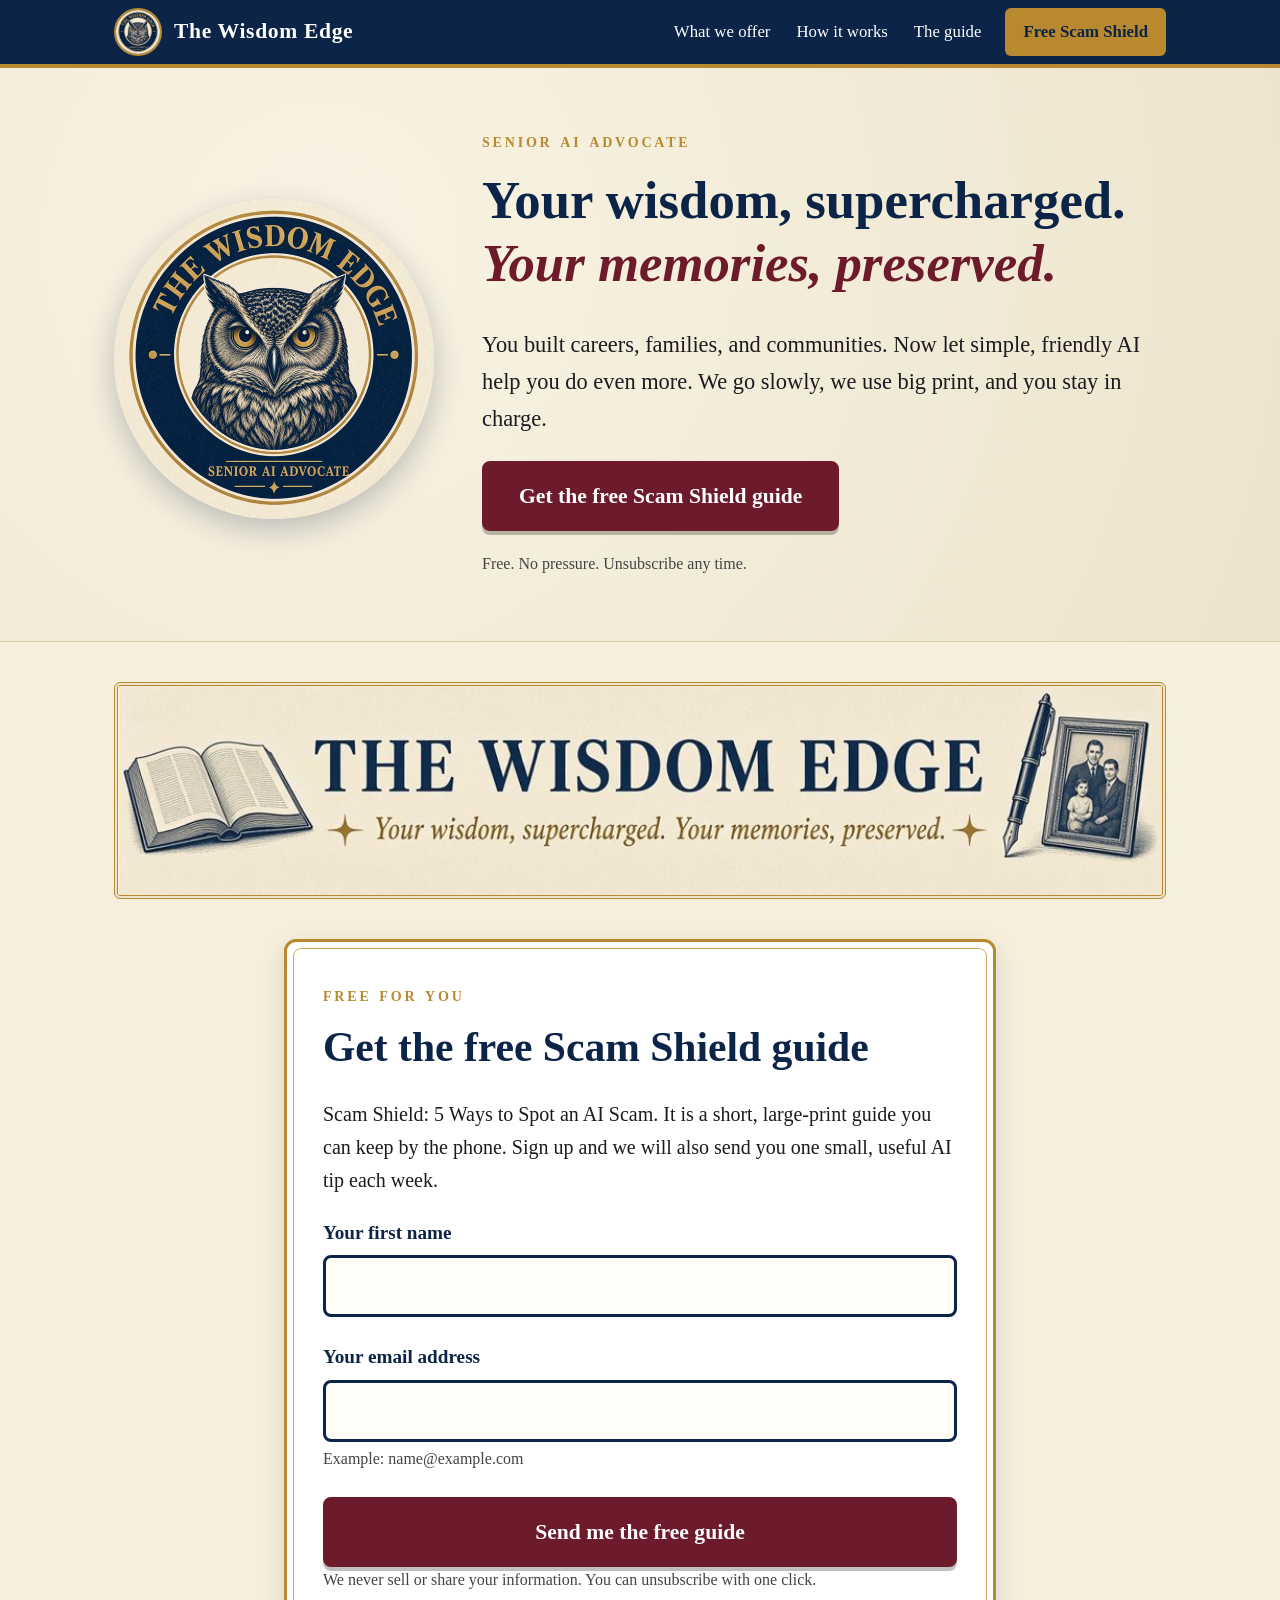
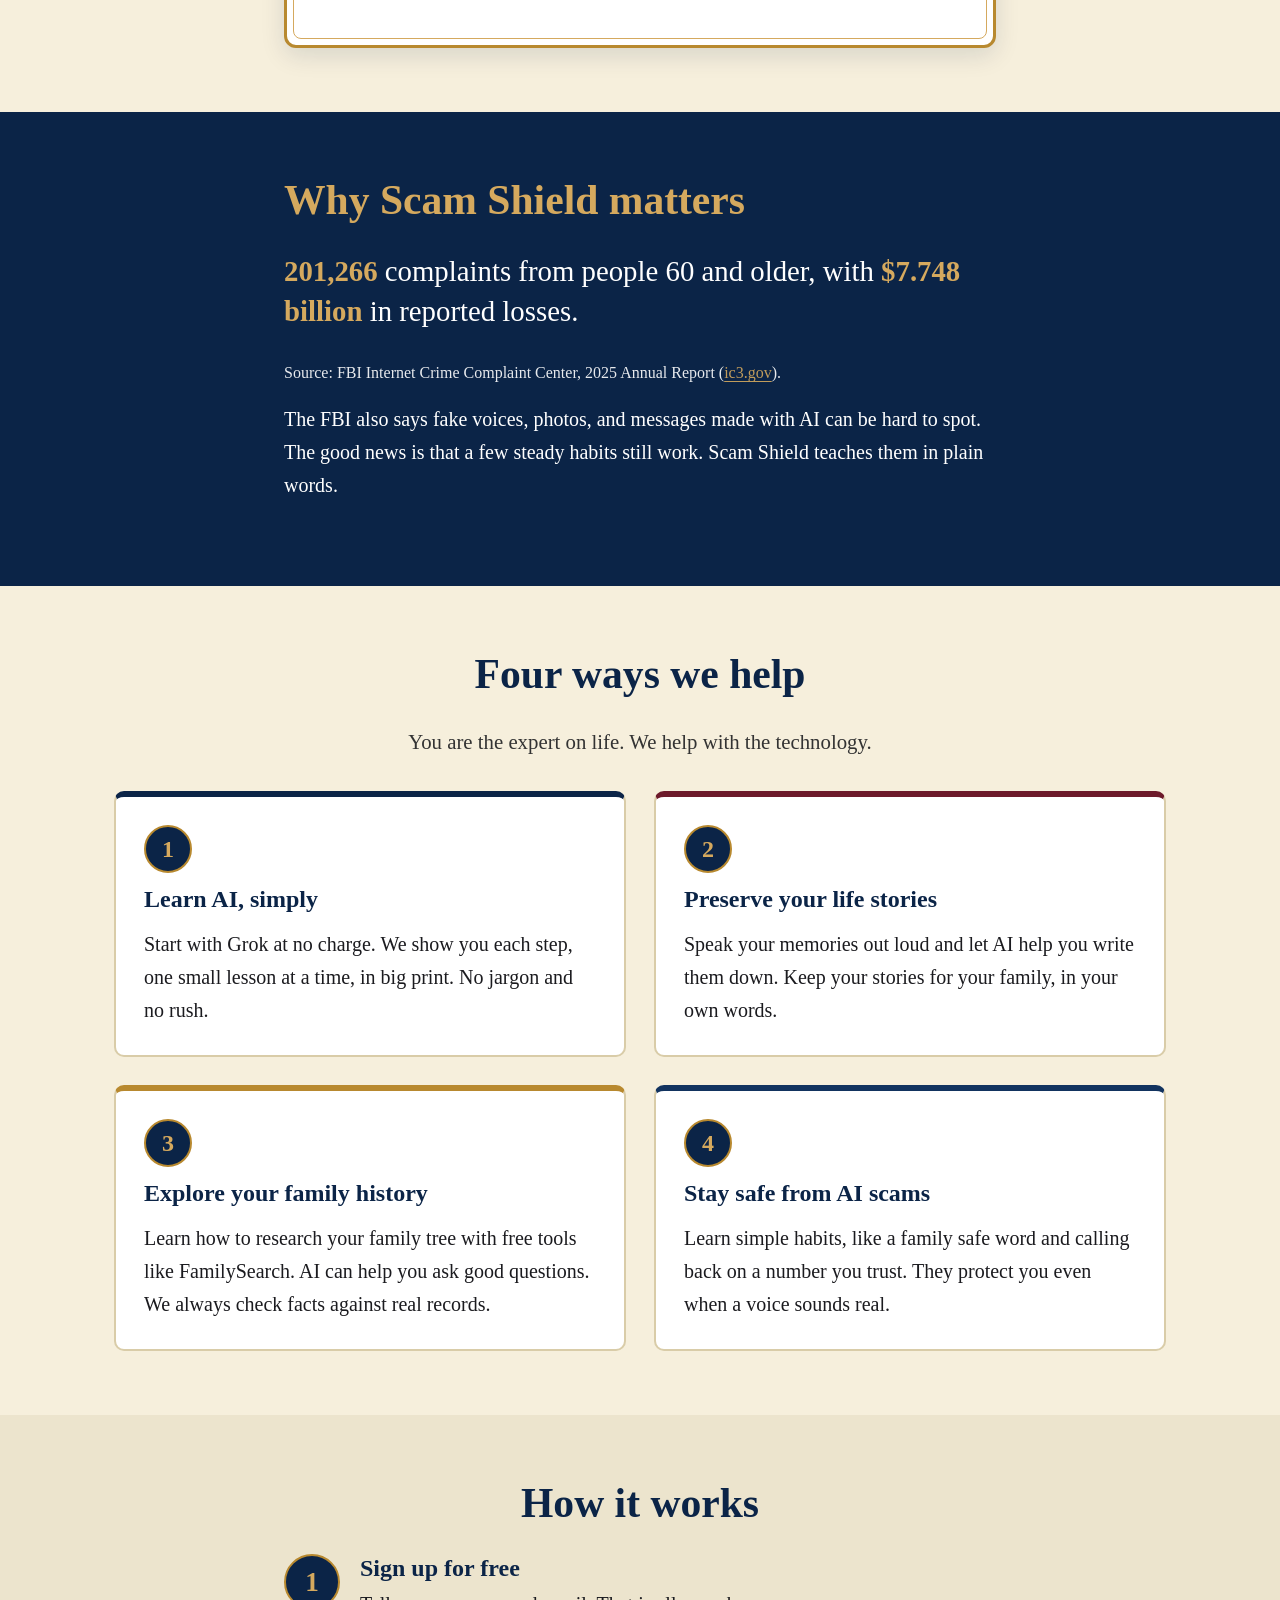
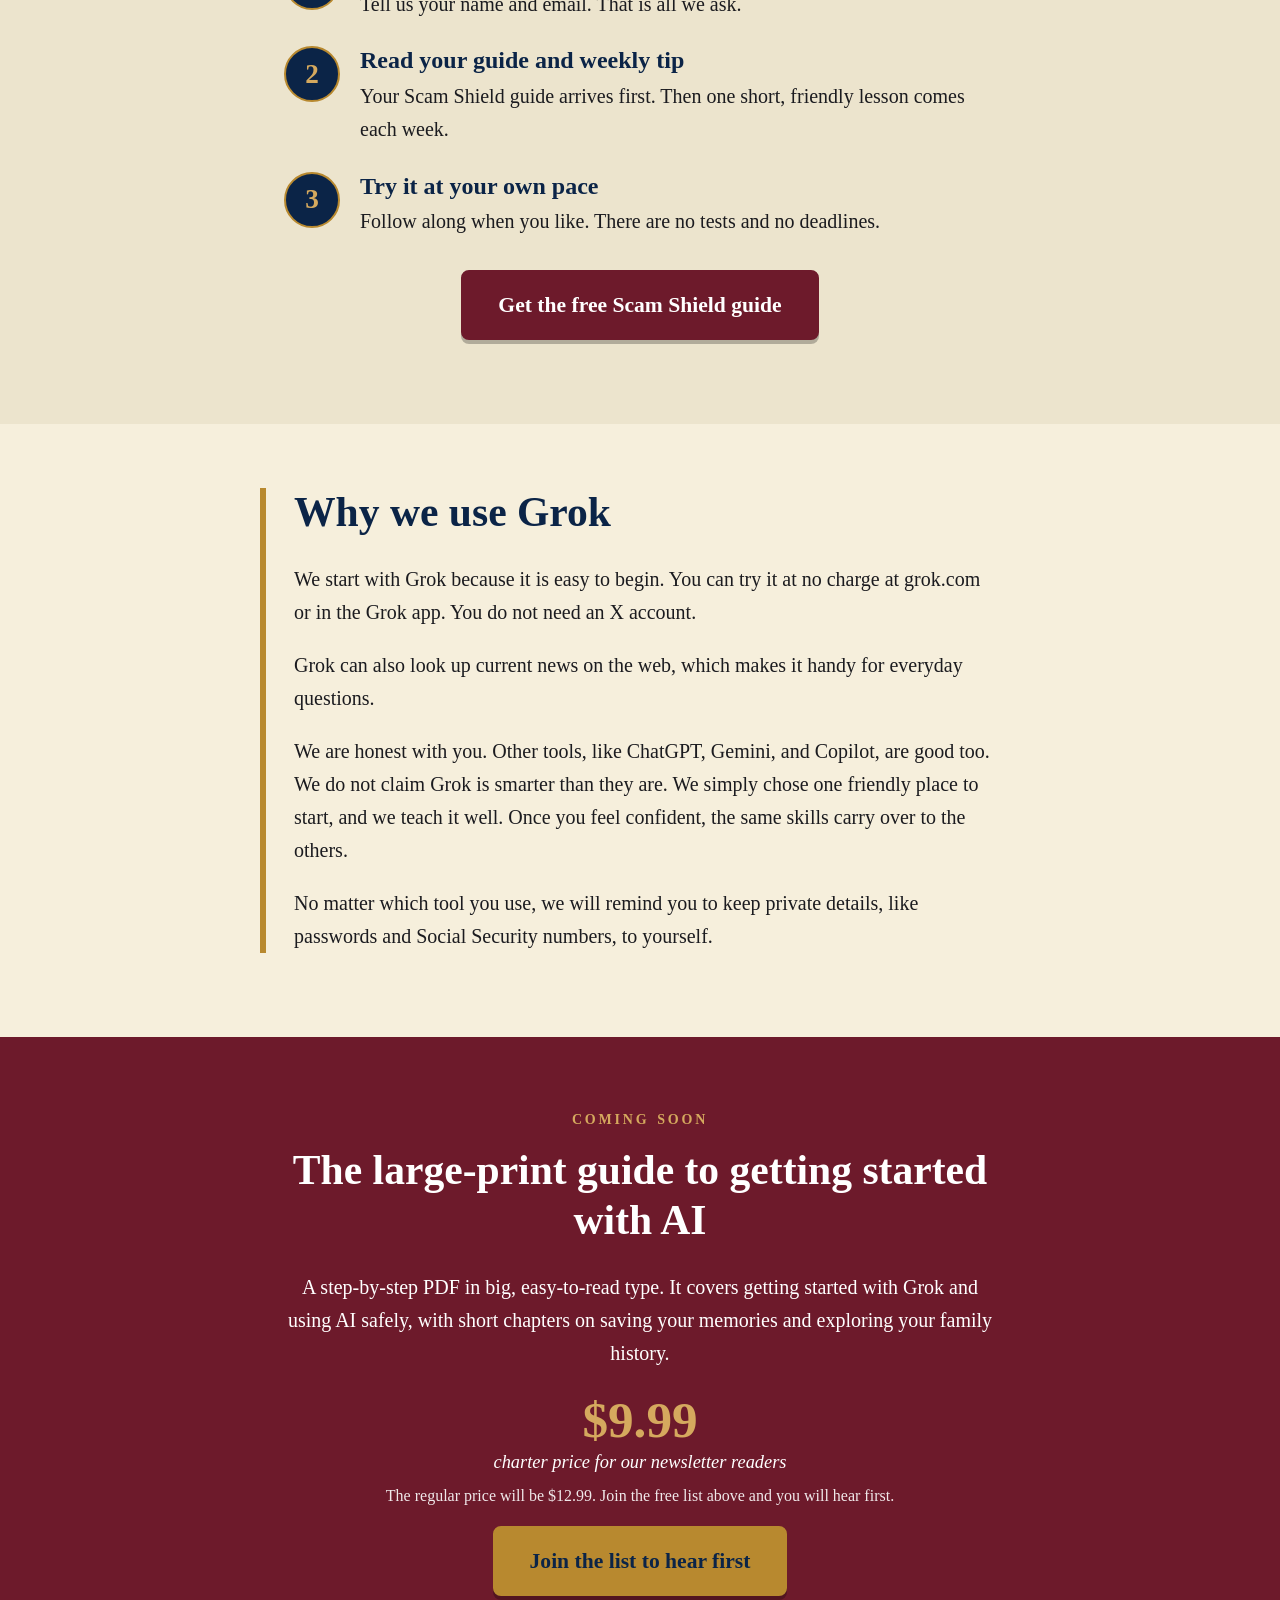
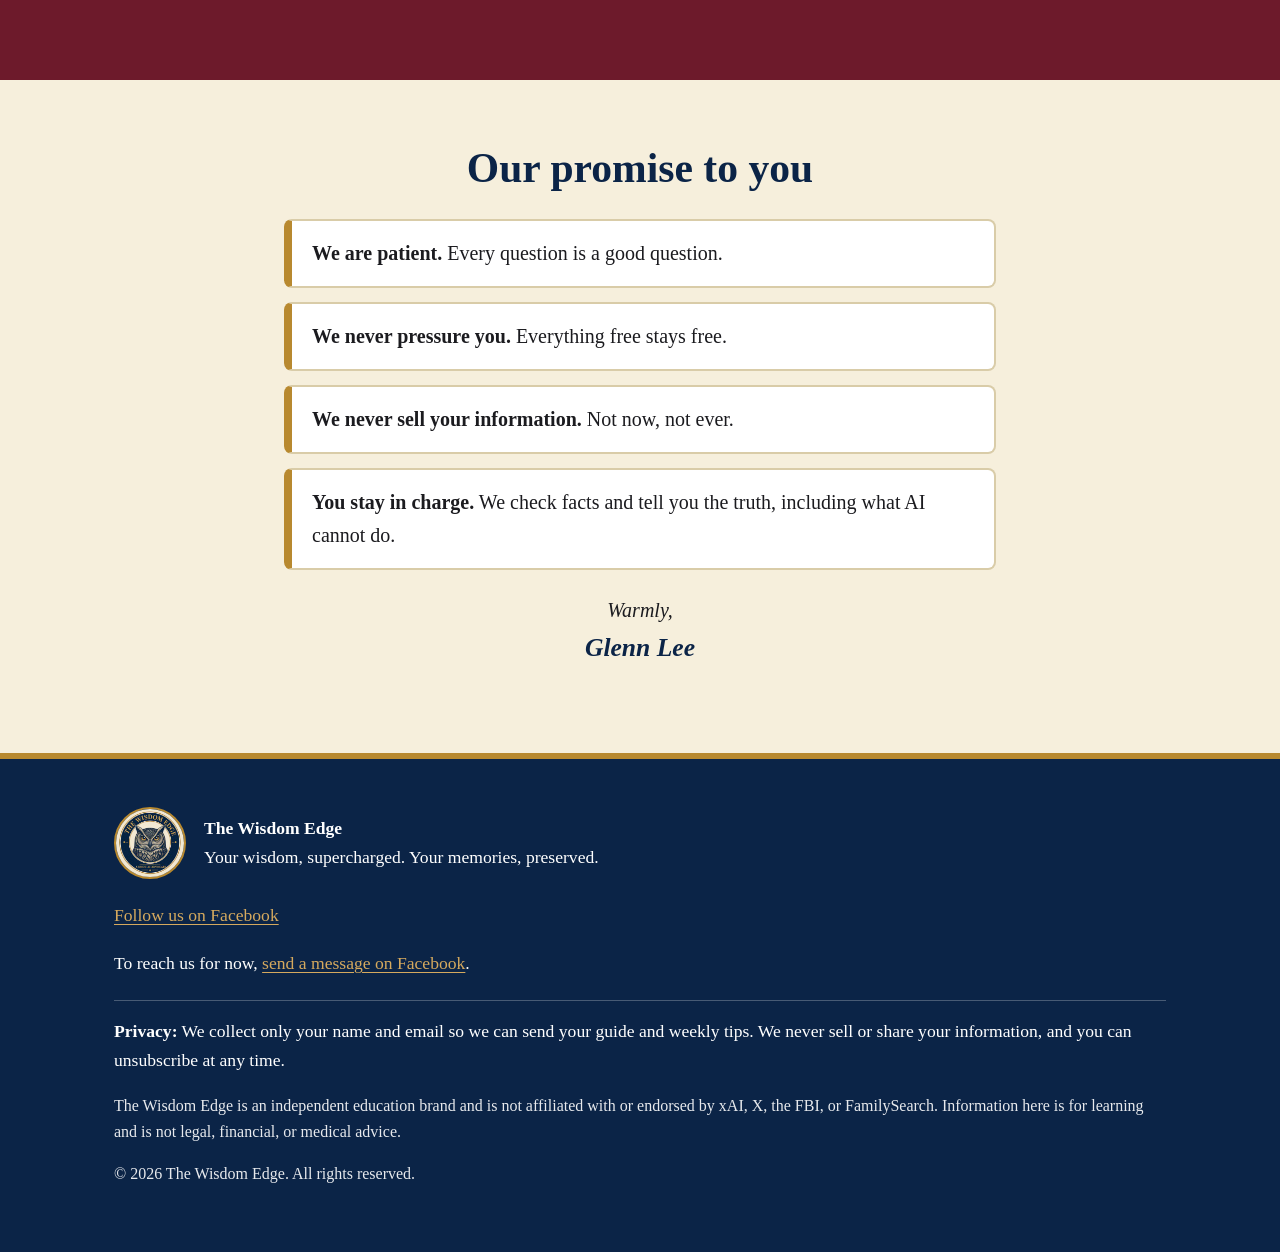
==== index.html @ 122c5812 "Note the pending public contact as support@thewisdomedge.com The footer still points people to Faceb" ====
<!DOCTYPE html>
<html lang="en">
<head>
<meta charset="utf-8">
<meta name="viewport" content="width=device-width, initial-scale=1">
<title>The Wisdom Edge | Your wisdom, supercharged. Your memories, preserved.</title>
<meta name="description" content="Friendly, large-print help with AI for adults 55 and older. Learn at your own pace, save your life stories, explore your family history, and stay safe from scams. Get the free Scam Shield guide.">
<meta property="og:title" content="The Wisdom Edge: Your wisdom, supercharged. Your memories, preserved.">
<meta property="og:description" content="Patient, large-print AI help for adults 55 and older. Free Scam Shield guide and weekly tip.">
<meta property="og:image" content="assets/logo.jpg">
<meta name="theme-color" content="#0b2447">
<link rel="icon" href="favicon.png">
<link rel="stylesheet" href="style.css">
</head>
<body>
<a class="skip" href="#main">Skip to main content</a>

<header class="topbar">
  <div class="wrap topbar-in">
    <a class="brand" href="#top" aria-label="The Wisdom Edge, home">
      <img src="assets/logo-small.jpg" width="48" height="48" alt="">
      <span>The Wisdom Edge</span>
    </a>
    <nav aria-label="Main">
      <a href="#pillars">What we offer</a>
      <a href="#how">How it works</a>
      <a href="#guide">The guide</a>
      <a class="nav-cta" href="#signup">Free Scam Shield</a>
    </nav>
  </div>
</header>

<main id="main">

<!-- HERO -->
<section class="hero" id="top">
  <div class="wrap hero-in">
    <img class="hero-logo" src="assets/logo.jpg" width="320" height="320" alt="The Wisdom Edge badge: a wise owl inside a navy and gold ring, with the words Senior AI Advocate.">
    <div class="hero-text">
      <p class="eyebrow">Senior AI Advocate</p>
      <h1>Your wisdom, supercharged.<br><span>Your memories, preserved.</span></h1>
      <p class="lead">You built careers, families, and communities. Now let simple, friendly AI help you do even more. We go slowly, we use big print, and you stay in charge.</p>
      <p><a class="btn" href="#signup">Get the free Scam Shield guide</a></p>
      <p class="small">Free. No pressure. Unsubscribe any time.</p>
    </div>
  </div>
</section>

<section class="banner" aria-label="Welcome">
  <div class="wrap">
    <img src="assets/cover.jpg" width="1000" height="200" alt="The Wisdom Edge banner with an open book, a fountain pen, and a framed family photograph.">
  </div>
</section>

<!-- SIGN UP -->
<section class="signup" id="signup" aria-labelledby="signup-h">
  <div class="wrap narrow">
    <div class="card">
      <p class="eyebrow">Free for you</p>
      <h2 id="signup-h">Get the free Scam Shield guide</h2>
      <p>Scam Shield: 5 Ways to Spot an AI Scam. It is a short, large-print guide you can keep by the phone. Sign up and we will also send you one small, useful AI tip each week.</p>

      <form id="signup-form" action="https://app.kit.com/forms/10195072/subscriptions" method="post" data-uid="cb7c9a6c5c" novalidate>
        <div class="field">
          <label for="name">Your first name</label>
          <input id="name" name="fields[first_name]" type="text" autocomplete="given-name" required>
        </div>
        <div class="field">
          <label for="email">Your email address</label>
          <input id="email" name="email_address" type="email" autocomplete="email" inputmode="email" required aria-describedby="email-hint">
          <p id="email-hint" class="hint">Example: name@example.com</p>
        </div>
        <p class="error" id="form-error" role="alert" hidden></p>
        <button class="btn btn-block" type="submit">Send me the free guide</button>
        <p class="small">We never sell or share your information. You can unsubscribe with one click.</p>
      </form>

      <div class="thanks" id="thanks" role="status" tabindex="-1" hidden>
        <h3>Thank you, <span id="thanks-name">friend</span>!</h3>
        <p>You&rsquo;re on the list. We&rsquo;ll email you as soon as the Scam Shield guide is ready.</p>
      </div>
    </div>
  </div>
</section>

<!-- WHY IT MATTERS (scam stat) -->
<section class="alert" aria-labelledby="alert-h">
  <div class="wrap narrow">
    <h2 id="alert-h">Why Scam Shield matters</h2>
    <p class="big-stat"><strong>201,266</strong> complaints from people 60 and older, with <strong>$7.748 billion</strong> in reported losses.</p>
    <p class="source">Source: FBI Internet Crime Complaint Center, 2025 Annual Report (<a href="https://www.ic3.gov/AnnualReport/Reports/2025_IC3Report.pdf">ic3.gov</a>).</p>
    <p>The FBI also says fake voices, photos, and messages made with AI can be hard to spot. The good news is that a few steady habits still work. Scam Shield teaches them in plain words.</p>
  </div>
</section>

<!-- PILLARS -->
<section class="pillars" id="pillars" aria-labelledby="pillars-h">
  <div class="wrap">
    <h2 id="pillars-h" class="center">Four ways we help</h2>
    <p class="center sub">You are the expert on life. We help with the technology.</p>
    <div class="grid">
      <article class="pillar">
        <div class="num" aria-hidden="true">1</div>
        <h3>Learn AI, simply</h3>
        <p>Start with Grok at no charge. We show you each step, one small lesson at a time, in big print. No jargon and no rush.</p>
      </article>
      <article class="pillar">
        <div class="num" aria-hidden="true">2</div>
        <h3>Preserve your life stories</h3>
        <p>Speak your memories out loud and let AI help you write them down. Keep your stories for your family, in your own words.</p>
      </article>
      <article class="pillar">
        <div class="num" aria-hidden="true">3</div>
        <h3>Explore your family history</h3>
        <p>Learn how to research your family tree with free tools like FamilySearch. AI can help you ask good questions. We always check facts against real records.</p>
      </article>
      <article class="pillar">
        <div class="num" aria-hidden="true">4</div>
        <h3>Stay safe from AI scams</h3>
        <p>Learn simple habits, like a family safe word and calling back on a number you trust. They protect you even when a voice sounds real.</p>
      </article>
    </div>
  </div>
</section>

<!-- HOW IT WORKS -->
<section class="how" id="how" aria-labelledby="how-h">
  <div class="wrap narrow">
    <h2 id="how-h" class="center">How it works</h2>
    <ol class="steps">
      <li><span class="step-n" aria-hidden="true">1</span><div><h3>Sign up for free</h3><p>Tell us your name and email. That is all we ask.</p></div></li>
      <li><span class="step-n" aria-hidden="true">2</span><div><h3>Read your guide and weekly tip</h3><p>Your Scam Shield guide arrives first. Then one short, friendly lesson comes each week.</p></div></li>
      <li><span class="step-n" aria-hidden="true">3</span><div><h3>Try it at your own pace</h3><p>Follow along when you like. There are no tests and no deadlines.</p></div></li>
    </ol>
    <p class="center"><a class="btn" href="#signup">Get the free Scam Shield guide</a></p>
  </div>
</section>

<!-- WHY GROK -->
<section class="grok" id="why-grok" aria-labelledby="grok-h">
  <div class="wrap narrow">
    <h2 id="grok-h">Why we use Grok</h2>
    <p>We start with Grok because it is easy to begin. You can try it at no charge at grok.com or in the Grok app. You do not need an X account.</p>
    <p>Grok can also look up current news on the web, which makes it handy for everyday questions.</p>
    <p>We are honest with you. Other tools, like ChatGPT, Gemini, and Copilot, are good too. We do not claim Grok is smarter than they are. We simply chose one friendly place to start, and we teach it well. Once you feel confident, the same skills carry over to the others.</p>
    <p>No matter which tool you use, we will remind you to keep private details, like passwords and Social Security numbers, to yourself.</p>
  </div>
</section>

<!-- GUIDE TEASER -->
<section class="guide" id="guide" aria-labelledby="guide-h">
  <div class="wrap narrow">
    <p class="eyebrow gold">Coming soon</p>
    <h2 id="guide-h">The large-print guide to getting started with AI</h2>
    <p>A step-by-step PDF in big, easy-to-read type. It covers getting started with Grok and using AI safely, with short chapters on saving your memories and exploring your family history.</p>
    <p class="price"><span class="price-now">$9.99</span> <span class="price-note">charter price for our newsletter readers</span></p>
    <p class="small light">The regular price will be $12.99. Join the free list above and you will hear first.</p>
    <p><a class="btn btn-gold" href="#signup">Join the list to hear first</a></p>
  </div>
</section>

<!-- PROMISE -->
<section class="promise" id="promise" aria-labelledby="promise-h">
  <div class="wrap narrow">
    <h2 id="promise-h" class="center">Our promise to you</h2>
    <ul class="promise-list">
      <li><strong>We are patient.</strong> Every question is a good question.</li>
      <li><strong>We never pressure you.</strong> Everything free stays free.</li>
      <li><strong>We never sell your information.</strong> Not now, not ever.</li>
      <li><strong>You stay in charge.</strong> We check facts and tell you the truth, including what AI cannot do.</li>
    </ul>
    <p class="signoff">Warmly,<br><span>Glenn Lee</span></p>
  </div>
</section>

</main>

<footer class="footer">
  <div class="wrap">
    <div class="foot-brand">
      <img src="assets/logo-small.jpg" width="72" height="72" alt="The Wisdom Edge badge">
      <p><strong>The Wisdom Edge</strong><br>Your wisdom, supercharged. Your memories, preserved.</p>
    </div>
    <ul class="foot-links">
      <li><a href="https://www.facebook.com/profile.php?id=61596207887084" rel="noopener">Follow us on Facebook</a></li>
      <!-- TODO: add support@thewisdomedge.com as the public contact once the mailbox is set up. Do not publish the Gmail address. -->
      <li>To reach us for now, <a href="https://www.facebook.com/profile.php?id=61596207887084" rel="noopener">send a message on Facebook</a>.</li>
    </ul>
    <p class="privacy"><strong>Privacy:</strong> We collect only your name and email so we can send your guide and weekly tips. We never sell or share your information, and you can unsubscribe at any time.</p>
    <p class="small light">The Wisdom Edge is an independent education brand and is not affiliated with or endorsed by xAI, X, the FBI, or FamilySearch. Information here is for learning and is not legal, financial, or medical advice.</p>
    <p class="small light">&copy; 2026 The Wisdom Edge. All rights reserved.</p>
  </div>
</footer>

<script>
(function () {
  var form = document.getElementById('signup-form');
  var err = document.getElementById('form-error');
  var thanks = document.getElementById('thanks');
  var nameInput = document.getElementById('name');
  var emailInput = document.getElementById('email');
  var button = form.querySelector('button[type="submit"]');
  var kitUrl = 'https://app.kit.com/forms/10195072/subscriptions';
  var friendlyError = 'Sorry, we could not sign you up just now. Please try again in a moment.';

  function showError(message, focusEl) {
    err.textContent = message;
    err.hidden = false;
    if (focusEl) focusEl.focus();
  }

  function showThanks(name) {
    err.hidden = true;
    document.getElementById('thanks-name').textContent = name || 'friend';
    form.hidden = true;
    thanks.hidden = false;
    thanks.focus();
  }

  form.addEventListener('submit', function (e) {
    e.preventDefault();
    var name = nameInput.value.trim();
    var email = emailInput.value.trim();
    if (!name || !/^\S+@\S+\.\S+$/.test(email)) {
      showError(!name ? 'Please type your first name.' : 'Please check your email address. It should look like name@example.com.', !name ? nameInput : emailInput);
      return;
    }

    err.hidden = true;
    if (button) button.disabled = true;

    function fallbackPost() {
      form.submit();
    }

    if (typeof fetch !== 'function') {
      fallbackPost();
      return;
    }

    fetch(kitUrl, {
      method: 'POST',
      body: new FormData(form),
      headers: { 'Accept': 'application/json' }
    }).then(function (res) {
      if (res.ok) {
        showThanks(name);
        return;
      }
      return res.json().then(function (body) {
        var msg = friendlyError;
        if (body) {
          if (typeof body.message === 'string' && body.message) msg = body.message;
          else if (body.errors) {
            if (typeof body.errors === 'string') msg = body.errors;
            else if (Array.isArray(body.errors) && body.errors[0]) msg = String(body.errors[0]);
          }
        }
        showError(msg, emailInput);
        if (button) button.disabled = false;
      }).catch(function () {
        showError(friendlyError, emailInput);
        if (button) button.disabled = false;
      });
    }).catch(function () {
      fallbackPost();
    });
  });
})();
</script>
</body>
</html>
---- style.css ----
:root{
  --cream:#f6efdc; --parch:#ece4cd; --navy:#0b2447; --navy2:#12335f; --burg:#6d1a2b; --gold:#b8892f; --gold-l:#d5a95e; --ink:#1b1b1f;
}
*{box-sizing:border-box}
html{scroll-behavior:smooth;-webkit-text-size-adjust:100%}
body{margin:0;background:var(--cream);color:var(--ink);font-family:Georgia,"Iowan Old Style","Palatino Linotype",Palatino,"Times New Roman",serif;font-size:1.25rem;line-height:1.65}
img{max-width:100%;height:auto;display:block}
.wrap{max-width:1100px;margin:0 auto;padding:0 24px}
.narrow{max-width:760px}
.center{text-align:center}
h1,h2,h3{font-family:Georgia,"Iowan Old Style",Palatino,serif;color:var(--navy);line-height:1.2;margin:0 0 .6em}
h1{font-size:clamp(2.1rem,5vw,3.3rem)}
h1 span{color:var(--burg);font-style:italic}
h2{font-size:clamp(1.9rem,4vw,2.6rem)}
h3{font-size:1.5rem}
p{margin:0 0 1em}
a{color:var(--burg);text-underline-offset:3px}
a:hover{color:var(--navy)}
:focus-visible{outline:4px solid var(--gold);outline-offset:3px;border-radius:4px}
.skip{position:absolute;left:-999px;top:8px;background:var(--navy);color:#fff;padding:12px 18px;z-index:100}
.skip:focus{left:8px}
.small{font-size:1rem;color:#444}
.light{color:inherit;opacity:.9}
.sub{font-size:1.3rem;margin-bottom:2rem;color:#333}
.eyebrow{font-variant:small-caps;letter-spacing:.14em;font-weight:bold;color:var(--gold);font-size:1.25rem;margin:0 0 .6em;text-transform:lowercase}
.eyebrow.gold{color:var(--gold-l)}

/* top bar */
.topbar{background:var(--navy);border-bottom:4px solid var(--gold);position:sticky;top:0;z-index:50}
.topbar-in{display:flex;align-items:center;justify-content:space-between;gap:16px;padding-top:8px;padding-bottom:8px;flex-wrap:wrap}
.brand{display:flex;align-items:center;gap:12px;color:#fff;text-decoration:none;font-size:1.35rem;font-weight:bold;letter-spacing:.03em}
.brand img{border-radius:50%;border:2px solid var(--gold)}
.topbar nav{display:flex;gap:6px 22px;align-items:center;flex-wrap:wrap}
.topbar nav a{color:#fff;text-decoration:none;font-size:1.05rem;padding:8px 2px}
.topbar nav a:hover{color:var(--gold-l);text-decoration:underline}
.topbar nav .nav-cta{background:var(--gold);color:var(--navy);padding:10px 18px;border-radius:6px;font-weight:bold}
.topbar nav .nav-cta:hover{background:var(--gold-l);color:var(--navy);text-decoration:none}

/* buttons */
.btn{display:inline-block;background:var(--burg);color:#fff;font:bold 1.35rem Georgia,serif;padding:18px 34px;border:3px solid var(--burg);border-radius:8px;text-decoration:none;cursor:pointer;box-shadow:0 4px 0 rgba(0,0,0,.25);text-align:center;line-height:1.3}
.btn:hover{background:#561523;color:#fff}
.btn:active{transform:translateY(2px);box-shadow:0 2px 0 rgba(0,0,0,.25)}
.btn-block{display:block;width:100%}
.btn-gold{background:var(--gold);border-color:var(--gold);color:var(--navy)}
.btn-gold:hover{background:var(--gold-l);color:var(--navy)}

/* hero */
.hero{background:radial-gradient(circle at 25% 30%,#f9f3e3 0,var(--parch) 100%);padding:56px 0 48px;border-bottom:1px solid #d9cca8}
.hero-in{display:grid;grid-template-columns:320px 1fr;gap:48px;align-items:center}
.hero-logo{width:320px;height:320px;border-radius:50%;box-shadow:0 10px 30px rgba(11,36,71,.25)}
.lead{font-size:1.4rem}

.banner{background:var(--cream);padding:40px 0 0}
.banner img{width:100%;border:4px double var(--gold);border-radius:6px;background:var(--parch)}

/* cards & sections */
section{padding:64px 0}
.hero,.banner{padding-left:0;padding-right:0}
.banner{padding-bottom:0}
.signup{padding-top:40px}
.card{background:#fff;border:3px solid var(--gold);border-radius:12px;padding:36px;box-shadow:0 8px 24px rgba(11,36,71,.12);position:relative}
.card::before{content:"";position:absolute;inset:6px;border:1px solid var(--gold-l);border-radius:8px;pointer-events:none}
.field{margin-bottom:1.2em}
label{display:block;font-weight:bold;color:var(--navy);margin-bottom:.35em;font-size:1.2rem}
input[type=text],input[type=email]{width:100%;font:1.3rem Georgia,serif;padding:16px;border:3px solid var(--navy);border-radius:8px;background:#fffdf7;color:var(--ink)}
input:focus{outline:4px solid var(--gold);outline-offset:2px}
.hint{font-size:1rem;color:#444;margin:.3em 0 0}
.error{background:#fbe9e9;border-left:6px solid var(--burg);color:#5a0d1c;padding:12px 16px;font-weight:bold;border-radius:4px}
.thanks{background:#eef5ea;border:3px solid #2f6b3a;border-radius:8px;padding:24px}
.thanks h3{color:#1f4d29}
[hidden]{display:none!important}

.alert{background:var(--navy);color:#fff}
.alert h2{color:var(--gold-l)}
.alert a{color:var(--gold-l)}
.big-stat{font-size:1.8rem;line-height:1.4}
.big-stat strong{color:var(--gold-l)}
.source{font-size:1rem;opacity:.9}

.pillars{background:var(--cream)}
.grid{display:grid;grid-template-columns:repeat(2,1fr);gap:28px}
.pillar{background:#fff;border:2px solid #d9cca8;border-top:6px solid var(--navy);border-radius:10px;padding:28px}
.pillar:nth-child(2){border-top-color:var(--burg)}
.pillar:nth-child(3){border-top-color:var(--gold)}
.pillar:nth-child(4){border-top-color:var(--navy2)}
.pillar p{margin:0}
.num,.step-n{display:inline-flex;align-items:center;justify-content:center;width:48px;height:48px;border-radius:50%;background:var(--navy);color:var(--gold-l);font:bold 1.5rem Georgia,serif;border:2px solid var(--gold);flex:none}
.num{margin-bottom:12px}

.how{background:var(--parch)}
.steps{list-style:none;margin:0 0 2rem;padding:0}
.steps li{display:flex;gap:20px;align-items:flex-start;margin-bottom:1.6rem}
.steps h3{margin-bottom:.2em}
.steps p{margin:0}
.step-n{width:56px;height:56px;font-size:1.7rem}

.grok{background:var(--cream)}
.grok .narrow{border-left:6px solid var(--gold);padding-left:28px}

.guide{background:var(--burg);color:#fff;text-align:center}
.guide h2{color:#fff}
.price{margin:1.2em 0 .3em}
.price-now{font-size:3.2rem;font-weight:bold;color:var(--gold-l);line-height:1}
.price-note{display:block;font-size:1.15rem;font-style:italic}

.promise{background:var(--cream)}
.promise-list{list-style:none;padding:0;margin:0 0 1.5rem}
.promise-list li{background:#fff;border:2px solid #d9cca8;border-left:8px solid var(--gold);border-radius:8px;padding:16px 20px;margin-bottom:14px}
.signoff{text-align:center;font-style:italic}
.signoff span{font-size:1.6rem;color:var(--navy);font-weight:bold;font-style:italic}

.footer{background:var(--navy);color:#fff;padding:48px 0;border-top:6px solid var(--gold);font-size:1.1rem}
.footer a{color:var(--gold-l)}
.foot-brand{display:flex;gap:18px;align-items:center;margin-bottom:1rem}
.foot-brand img{border-radius:50%;border:2px solid var(--gold)}
.foot-brand p{margin:0}
.foot-links{list-style:none;padding:0;margin:0 0 1rem}
.foot-links li{margin-bottom:.4em}
.foot-links a{display:inline-block;padding:6px 0}
.privacy{border-top:1px solid rgba(255,255,255,.25);padding-top:1rem}

@media (max-width:820px){
  body{font-size:1.2rem}
  .hero{padding:36px 0}
  .hero-in{grid-template-columns:1fr;text-align:center;gap:24px;justify-items:center}
  .hero-logo{width:240px;height:240px}
  .grid{grid-template-columns:1fr}
  .btn{display:block;width:100%}
  .card{padding:24px 20px}
  .topbar nav a:not(.nav-cta){display:none}
  .topbar-in{flex-wrap:nowrap}
  .brand{font-size:1.15rem}
  .grok .narrow{padding-left:18px}
  section{padding:48px 0}
}
@media (prefers-reduced-motion:reduce){html{scroll-behavior:auto}}
.nav-cta{white-space:nowrap}
@media (max-width:820px){
  .banner{display:none}
  .signup{padding-top:36px}
  .brand span{font-size:1.05rem;line-height:1.2}
  .topbar nav .nav-cta{padding:10px 14px;font-size:1rem}
}
section[id]{scroll-margin-top:84px}
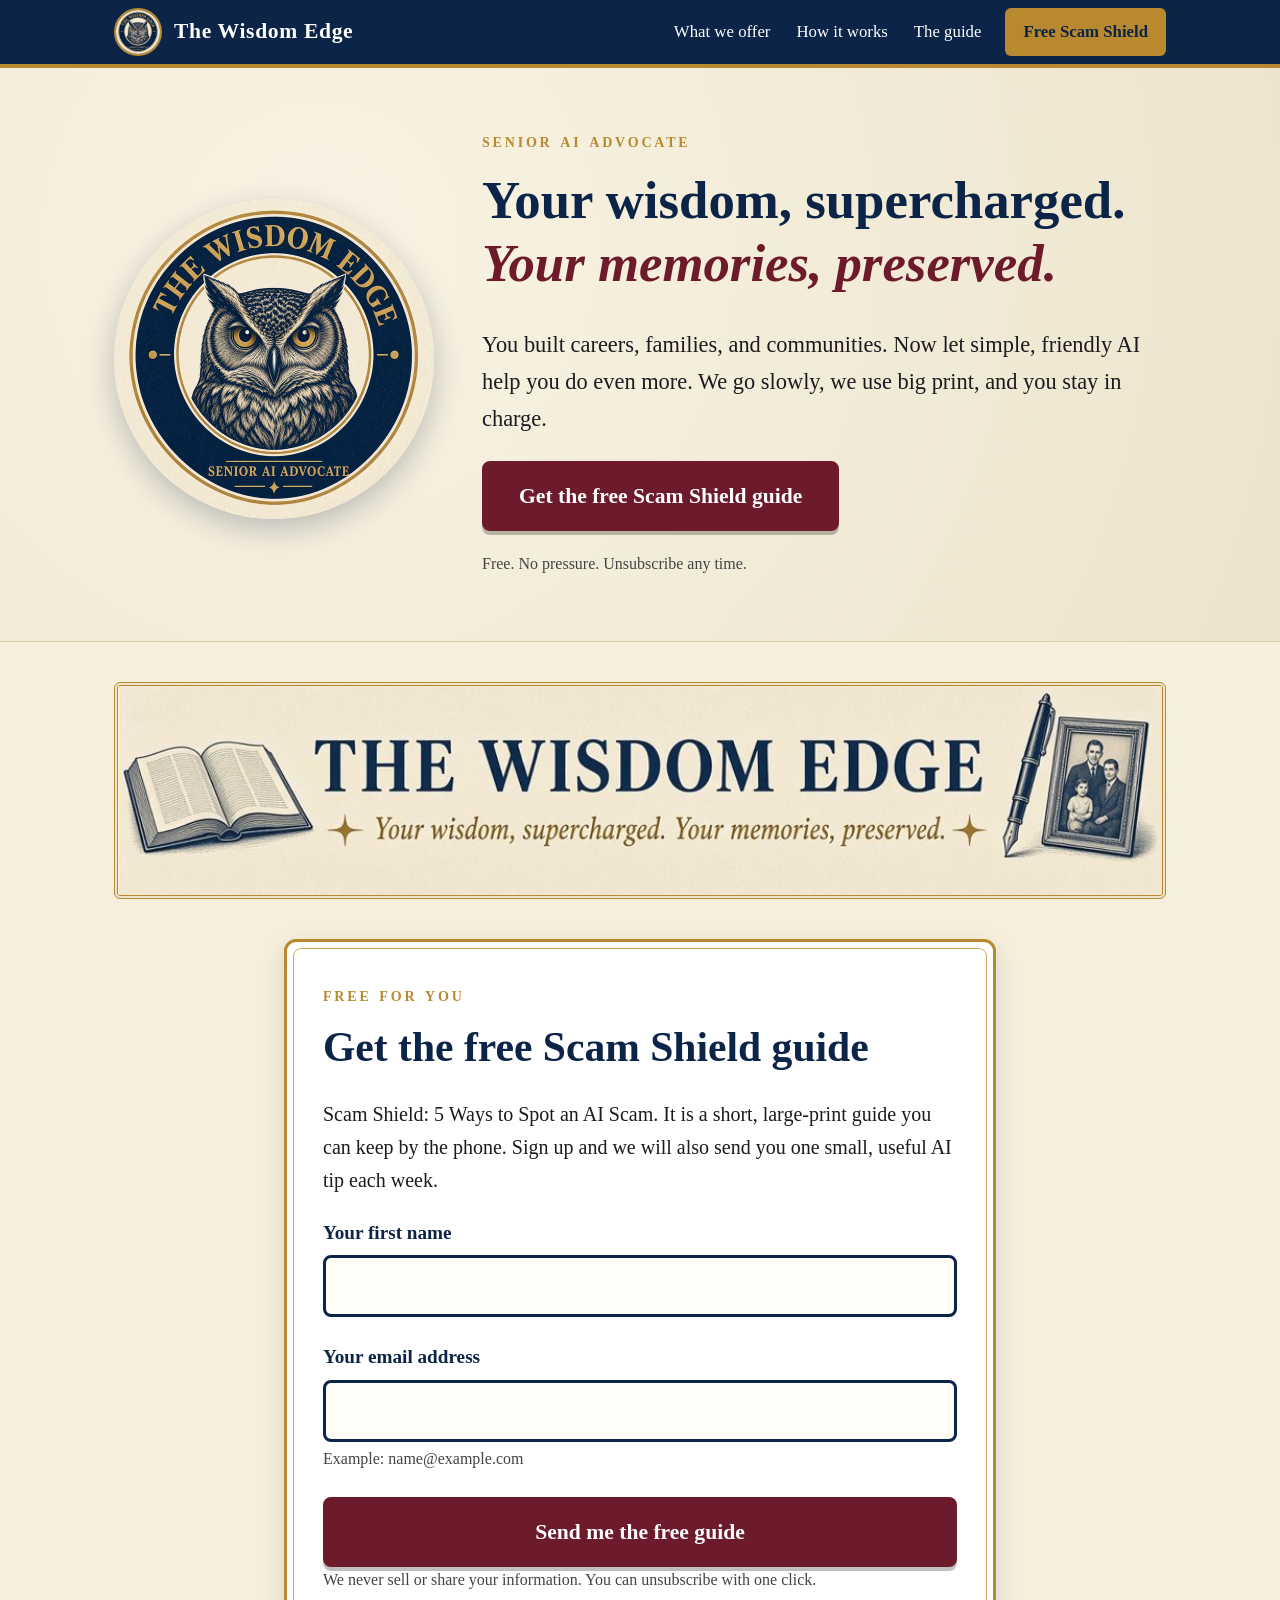
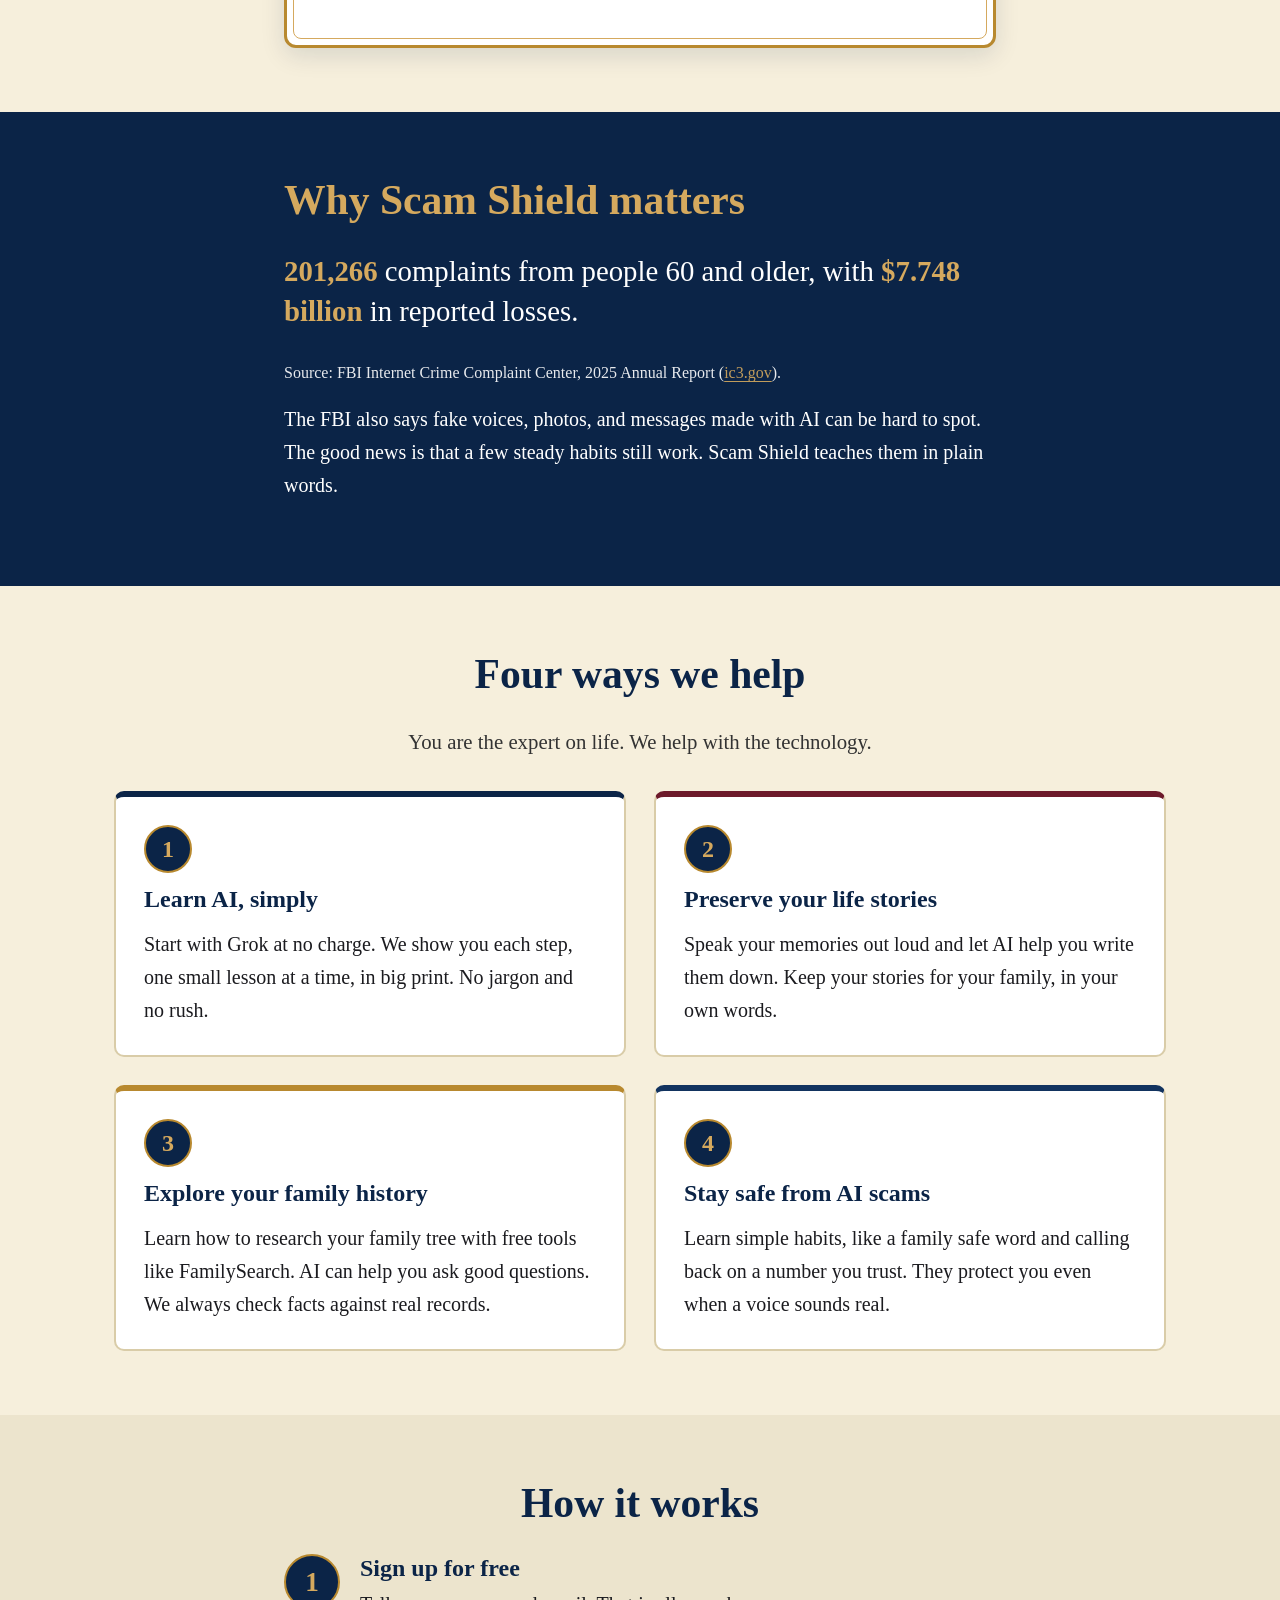
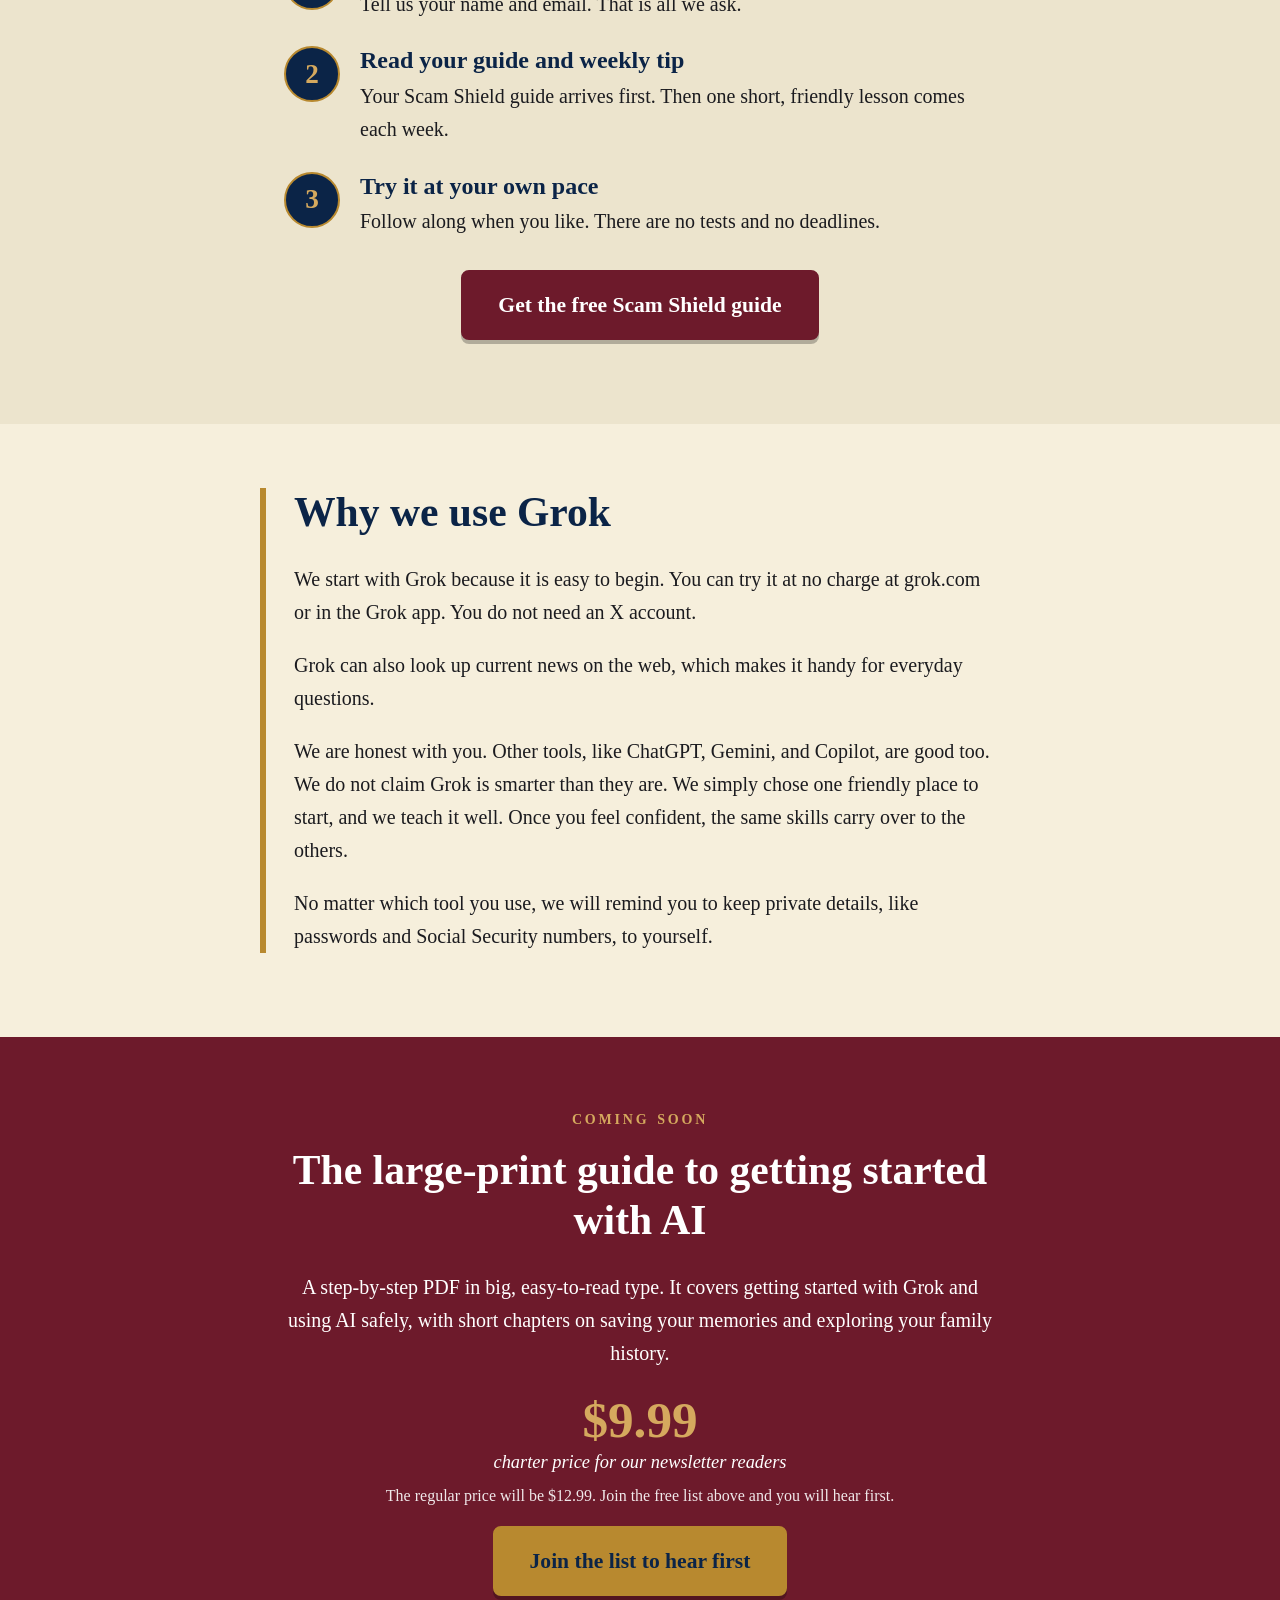
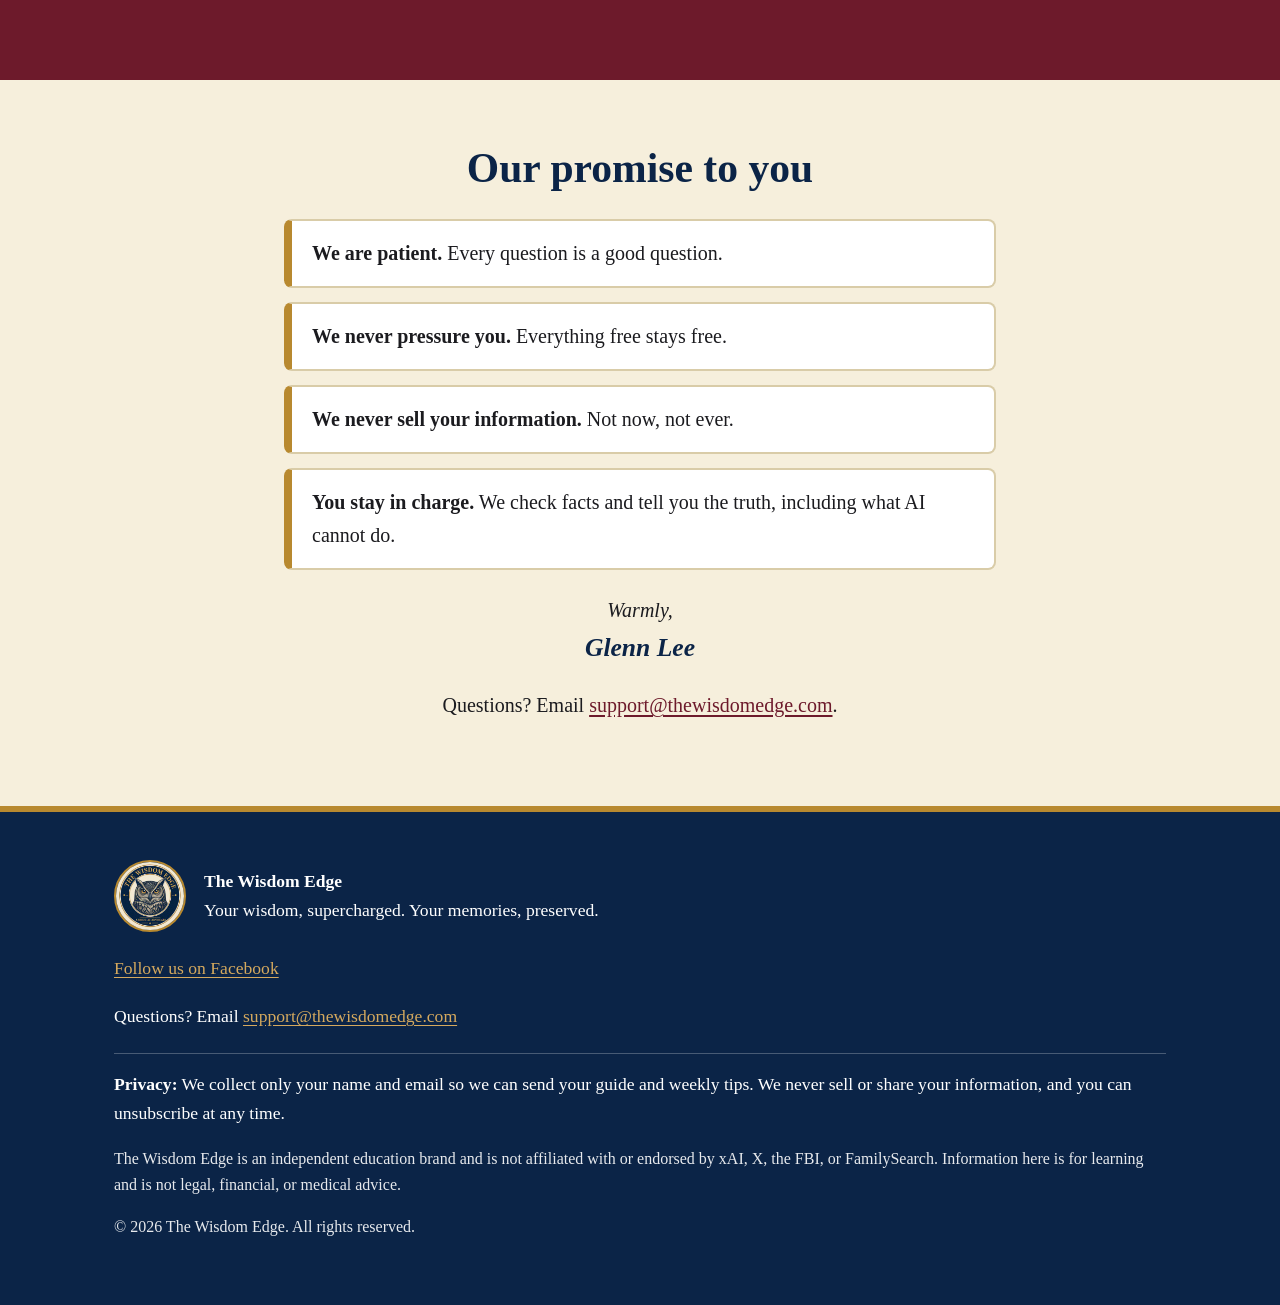
==== commit c409362b: "Add support@thewisdomedge.com as the public contact The promise section and footer now link to the d" ====
--- a/index.html
+++ b/index.html
@@ -170,6 +170,7 @@
       <li><strong>You stay in charge.</strong> We check facts and tell you the truth, including what AI cannot do.</li>
     </ul>
     <p class="signoff">Warmly,<br><span>Glenn Lee</span></p>
+    <p class="center">Questions? Email <a href="mailto:support@thewisdomedge.com">support@thewisdomedge.com</a>.</p>
   </div>
 </section>
 
@@ -183,8 +184,7 @@
     </div>
     <ul class="foot-links">
       <li><a href="https://www.facebook.com/profile.php?id=61596207887084" rel="noopener">Follow us on Facebook</a></li>
-      <!-- TODO: add support@thewisdomedge.com as the public contact once the mailbox is set up. Do not publish the Gmail address. -->
-      <li>To reach us for now, <a href="https://www.facebook.com/profile.php?id=61596207887084" rel="noopener">send a message on Facebook</a>.</li>
+      <li>Questions? Email <a href="mailto:support@thewisdomedge.com">support@thewisdomedge.com</a></li>
     </ul>
     <p class="privacy"><strong>Privacy:</strong> We collect only your name and email so we can send your guide and weekly tips. We never sell or share your information, and you can unsubscribe at any time.</p>
     <p class="small light">The Wisdom Edge is an independent education brand and is not affiliated with or endorsed by xAI, X, the FBI, or FamilySearch. Information here is for learning and is not legal, financial, or medical advice.</p>
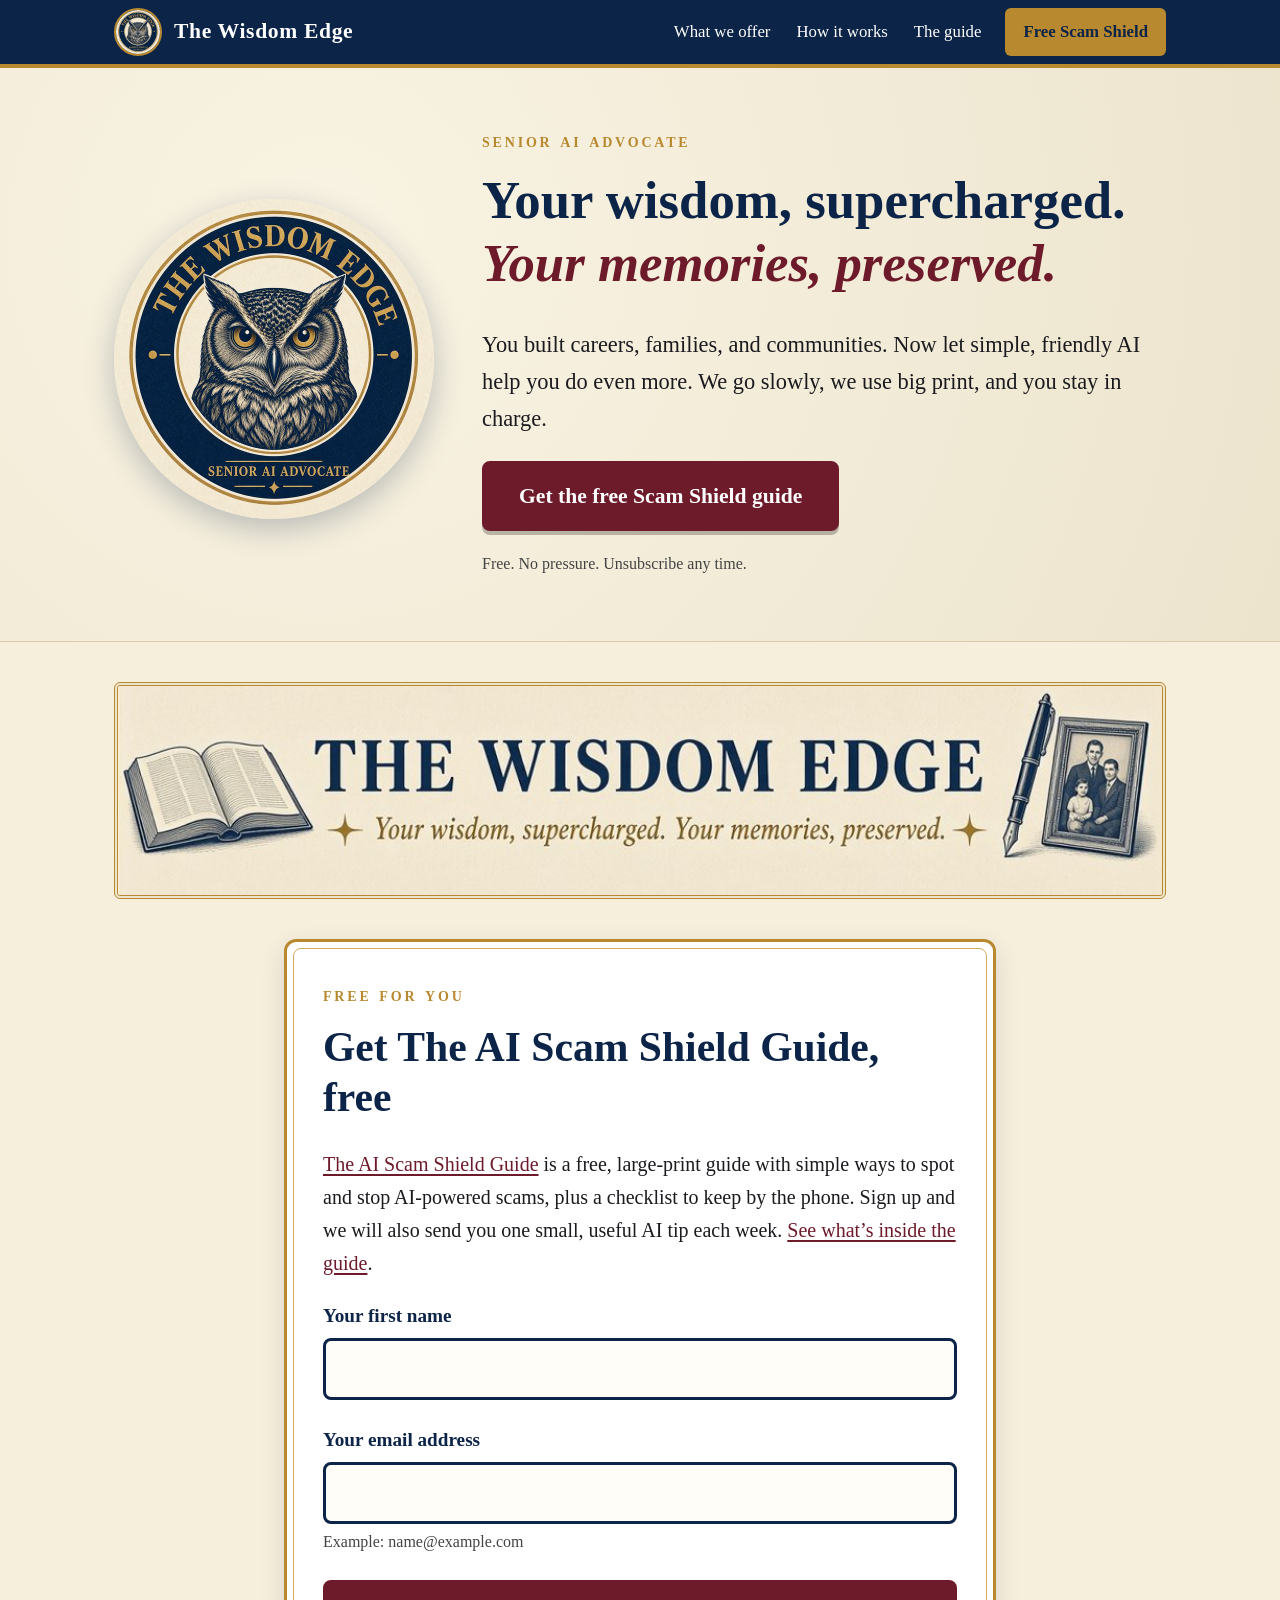
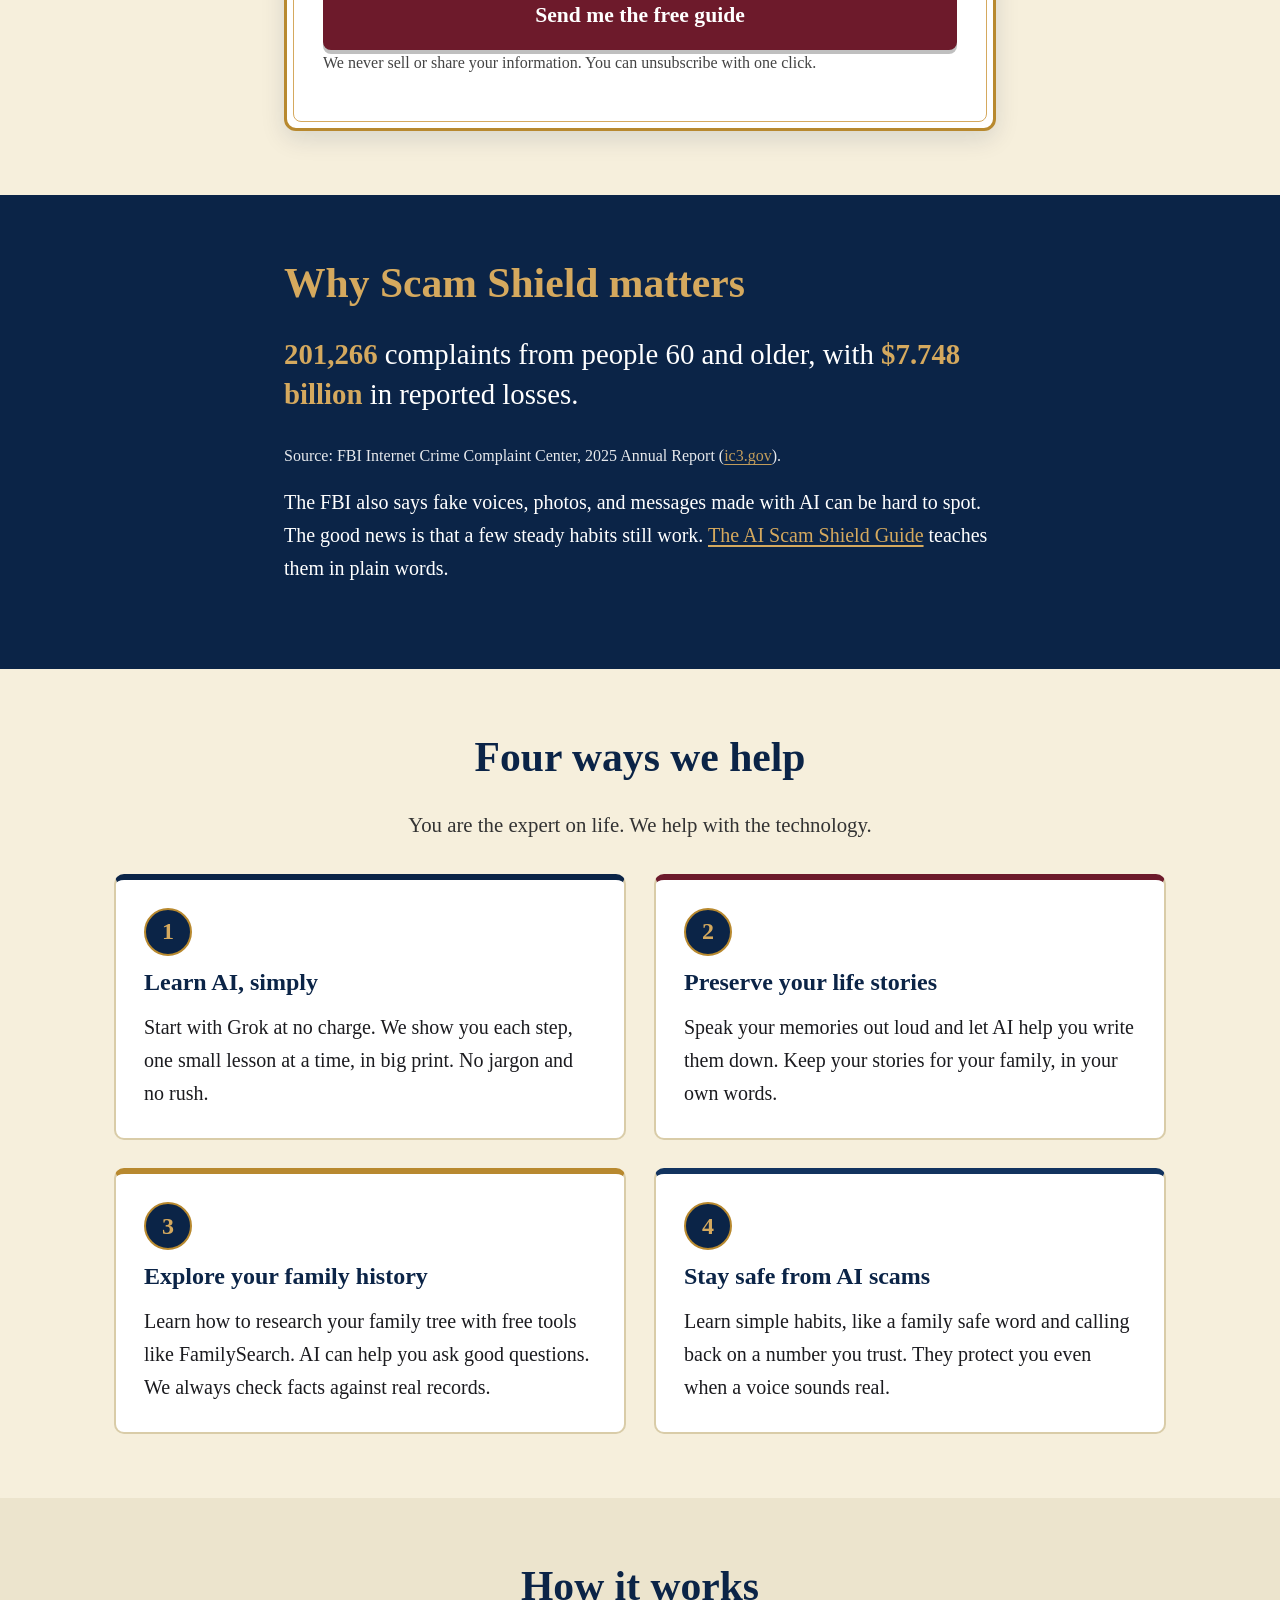
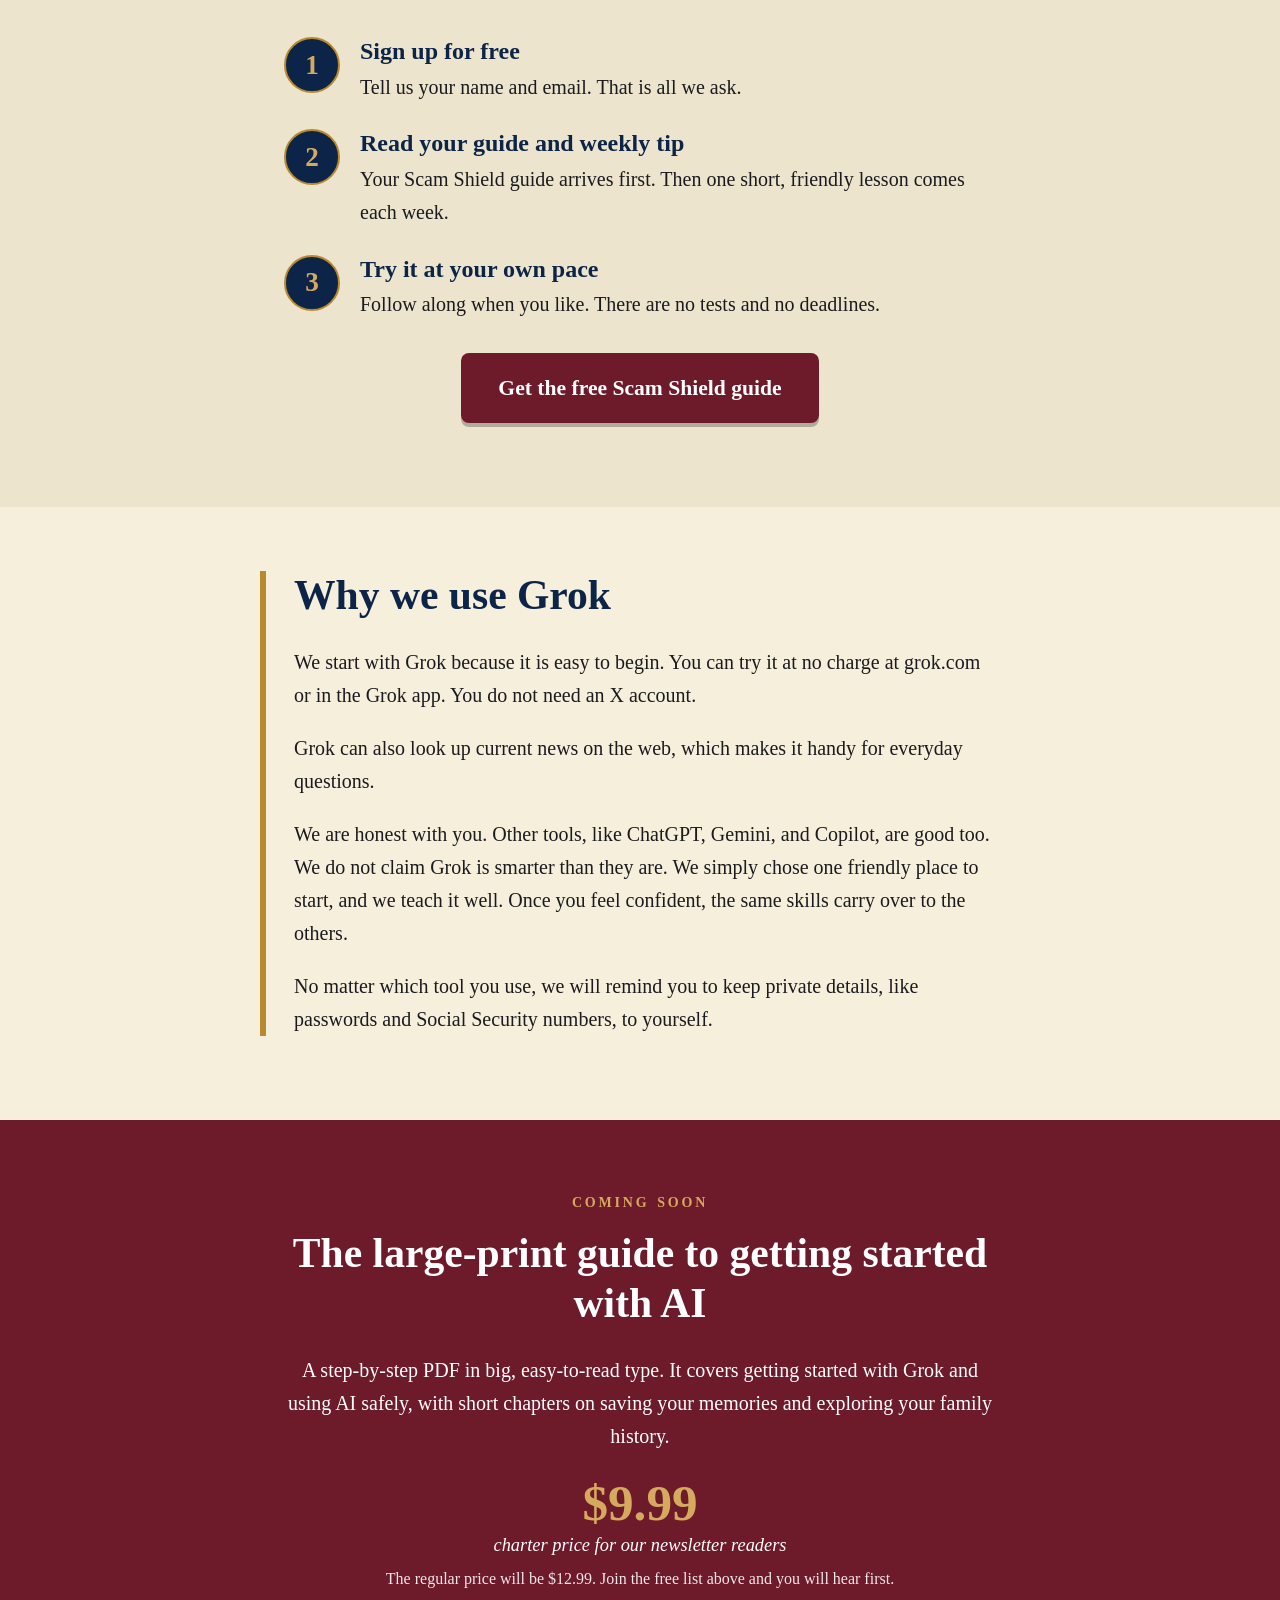
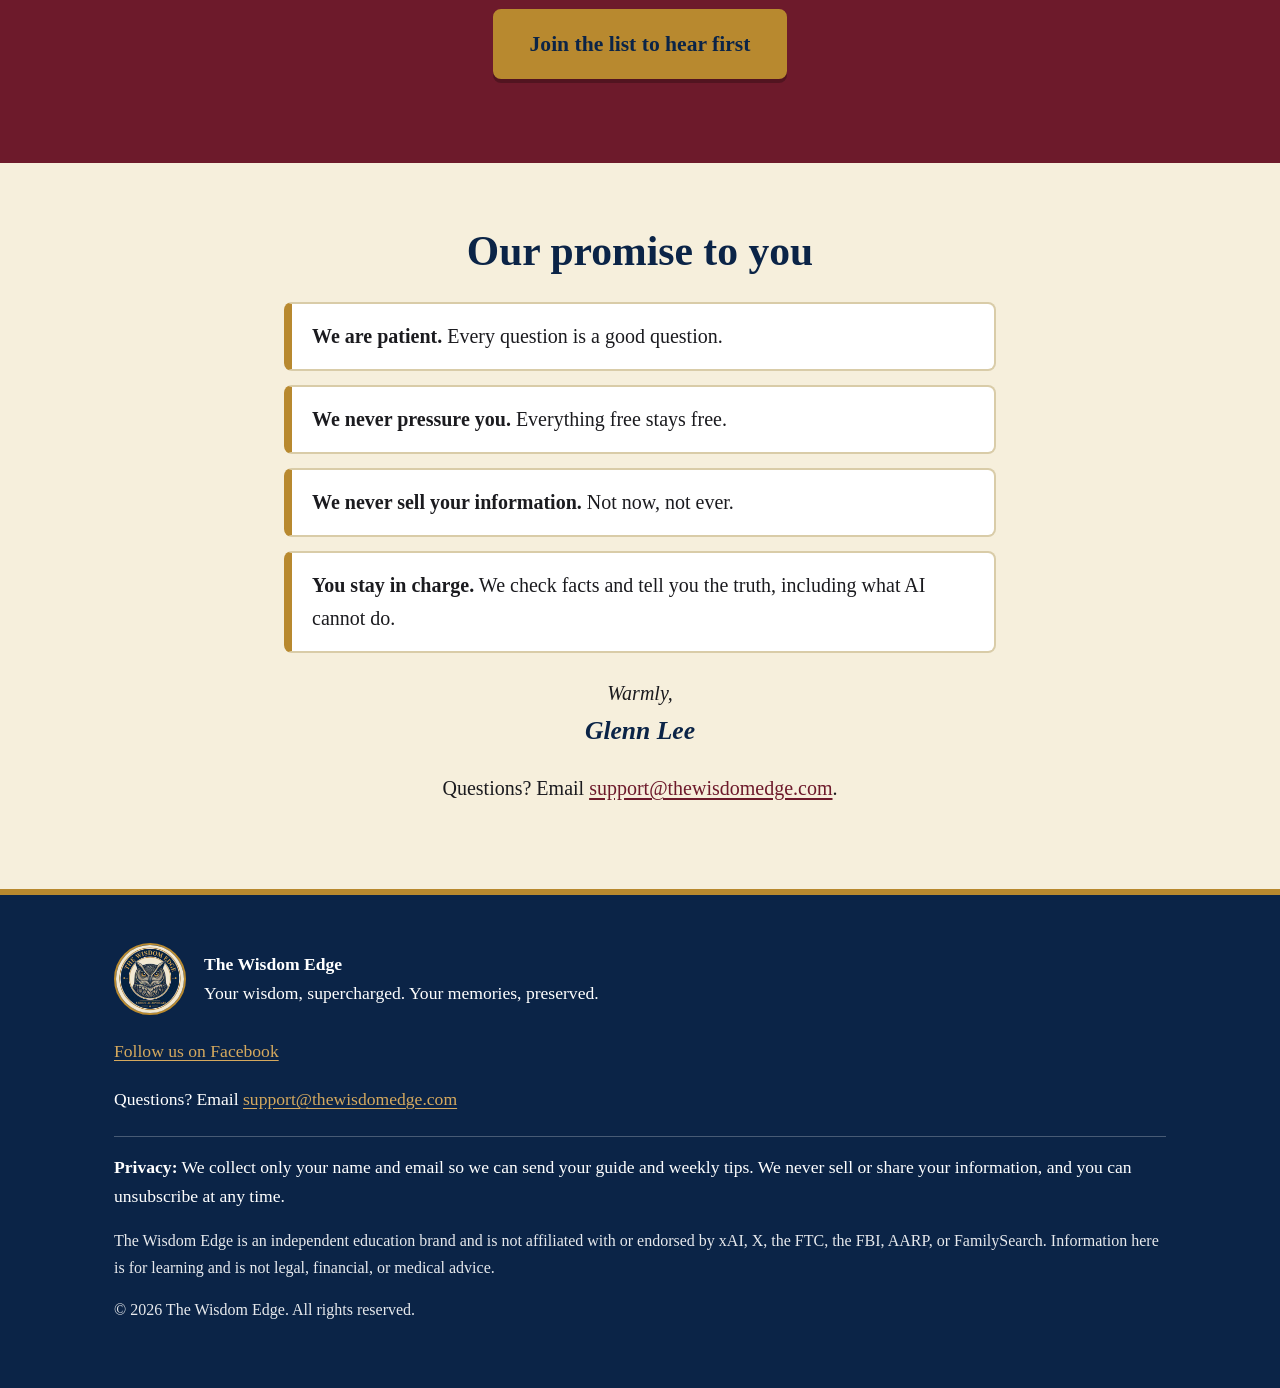
==== commit d6e00aa9: "Add AI Scam Shield Guide landing and thank-you pages; link from home page" ====
--- a/index.html
+++ b/index.html
@@ -25,7 +25,7 @@
       <a href="#pillars">What we offer</a>
       <a href="#how">How it works</a>
       <a href="#guide">The guide</a>
-      <a class="nav-cta" href="#signup">Free Scam Shield</a>
+      <a class="nav-cta" href="scam-shield/">Free Scam Shield</a>
     </nav>
   </div>
 </header>
@@ -57,8 +57,8 @@
   <div class="wrap narrow">
     <div class="card">
       <p class="eyebrow">Free for you</p>
-      <h2 id="signup-h">Get the free Scam Shield guide</h2>
-      <p>Scam Shield: 5 Ways to Spot an AI Scam. It is a short, large-print guide you can keep by the phone. Sign up and we will also send you one small, useful AI tip each week.</p>
+      <h2 id="signup-h">Get The AI Scam Shield Guide, free</h2>
+      <p><a href="scam-shield/">The AI Scam Shield Guide</a> is a free, large-print guide with simple ways to spot and stop AI-powered scams, plus a checklist to keep by the phone. Sign up and we will also send you one small, useful AI tip each week. <a href="scam-shield/">See what&rsquo;s inside the guide</a>.</p>
 
       <form id="signup-form" action="https://app.kit.com/forms/10195072/subscriptions" method="post" data-uid="cb7c9a6c5c" novalidate>
         <div class="field">
@@ -77,7 +77,7 @@
 
       <div class="thanks" id="thanks" role="status" tabindex="-1" hidden>
         <h3>Thank you, <span id="thanks-name">friend</span>!</h3>
-        <p>You&rsquo;re on the list. We&rsquo;ll email you as soon as the Scam Shield guide is ready.</p>
+        <p>You&rsquo;re on the list. Your guide is ready now: <a href="scam-shield/thanks/">download The AI Scam Shield Guide</a>. Please also check your email and click the button to confirm your address.</p>
       </div>
     </div>
   </div>
@@ -89,7 +89,7 @@
     <h2 id="alert-h">Why Scam Shield matters</h2>
     <p class="big-stat"><strong>201,266</strong> complaints from people 60 and older, with <strong>$7.748 billion</strong> in reported losses.</p>
     <p class="source">Source: FBI Internet Crime Complaint Center, 2025 Annual Report (<a href="https://www.ic3.gov/AnnualReport/Reports/2025_IC3Report.pdf">ic3.gov</a>).</p>
-    <p>The FBI also says fake voices, photos, and messages made with AI can be hard to spot. The good news is that a few steady habits still work. Scam Shield teaches them in plain words.</p>
+    <p>The FBI also says fake voices, photos, and messages made with AI can be hard to spot. The good news is that a few steady habits still work. <a href="scam-shield/">The AI Scam Shield Guide</a> teaches them in plain words.</p>
   </div>
 </section>
 
@@ -187,7 +187,7 @@
       <li>Questions? Email <a href="mailto:support@thewisdomedge.com">support@thewisdomedge.com</a></li>
     </ul>
     <p class="privacy"><strong>Privacy:</strong> We collect only your name and email so we can send your guide and weekly tips. We never sell or share your information, and you can unsubscribe at any time.</p>
-    <p class="small light">The Wisdom Edge is an independent education brand and is not affiliated with or endorsed by xAI, X, the FBI, or FamilySearch. Information here is for learning and is not legal, financial, or medical advice.</p>
+    <p class="small light">The Wisdom Edge is an independent education brand and is not affiliated with or endorsed by xAI, X, the FTC, the FBI, AARP, or FamilySearch. Information here is for learning and is not legal, financial, or medical advice.</p>
     <p class="small light">&copy; 2026 The Wisdom Edge. All rights reserved.</p>
   </div>
 </footer>
--- a/style.css
+++ b/style.css
@@ -142,3 +142,40 @@
   .topbar nav .nav-cta{padding:10px 14px;font-size:1rem}
 }
 section[id]{scroll-margin-top:84px}
+
+/* ===== AI Scam Shield landing + thank-you pages ===== */
+.ss-hero{padding:48px 0 56px}
+.ss-hero-in{display:grid;grid-template-columns:1fr 460px;gap:48px;align-items:start}
+.ss-hero h1{font-size:clamp(2.3rem,5vw,3.4rem)}
+.ss-cover{margin:8px 0 0;max-width:340px}
+.ss-cover img,.ss-page img,.ss-cover-sm{border:4px double var(--gold);border-radius:6px;box-shadow:0 10px 26px rgba(11,36,71,.22);background:#fff}
+.ss-form-card h2{font-size:clamp(1.8rem,3.4vw,2.2rem)}
+.optional{font-weight:normal;color:#444;font-size:1.05rem}
+.ss-privacy{margin-top:1em;font-weight:bold;color:var(--navy)}
+.ss-inside{background:var(--cream)}
+.ss-list li{line-height:1.55}
+.ss-peek{background:var(--parch)}
+.ss-page{margin:0}
+.ss-peek-in{display:grid;grid-template-columns:360px 1fr;gap:48px;align-items:center}
+.ss-fact{background:#fff;border-left:8px solid var(--navy);border-radius:8px;padding:16px 20px;margin-top:1.4em}
+.ss-peek .source{font-size:1.05rem;color:#333}
+.ss-about{background:var(--cream)}
+.ss-bio{display:flex;gap:24px;align-items:flex-start;background:#fff;border:2px solid #d9cca8;border-top:6px solid var(--gold);border-radius:10px;padding:28px;margin-bottom:2rem}
+.ss-bio img{border-radius:50%;border:2px solid var(--gold);flex:none}
+.ss-bio p:last-child{margin-bottom:0}
+.ss-thanks .card{max-width:460px;margin:24px auto 0;text-align:center}
+.ss-cover-sm{width:220px;margin:0 auto 24px}
+.ss-next{background:var(--cream)}
+.ss-confirm{background:#eef5ea;border:3px solid #2f6b3a;border-radius:10px;padding:24px 28px;margin-bottom:2.5rem}
+.ss-confirm h2{color:#1f4d29;font-size:1.8rem}
+.ss-confirm p:last-child{margin-bottom:0}
+@media (max-width:820px){
+  body.ss{font-size:1.25rem}
+  .ss-hero{padding:32px 0 40px}
+  .ss-hero-in,.ss-peek-in{grid-template-columns:1fr;gap:28px}
+  .ss-hero-text{text-align:center}
+  .ss-cover{max-width:240px;margin:0 auto}
+  .ss-page{max-width:300px;margin:0 auto}
+  .ss-bio{flex-direction:column;align-items:center;text-align:center;padding:24px 20px}
+  .ss-confirm{padding:20px}
+}
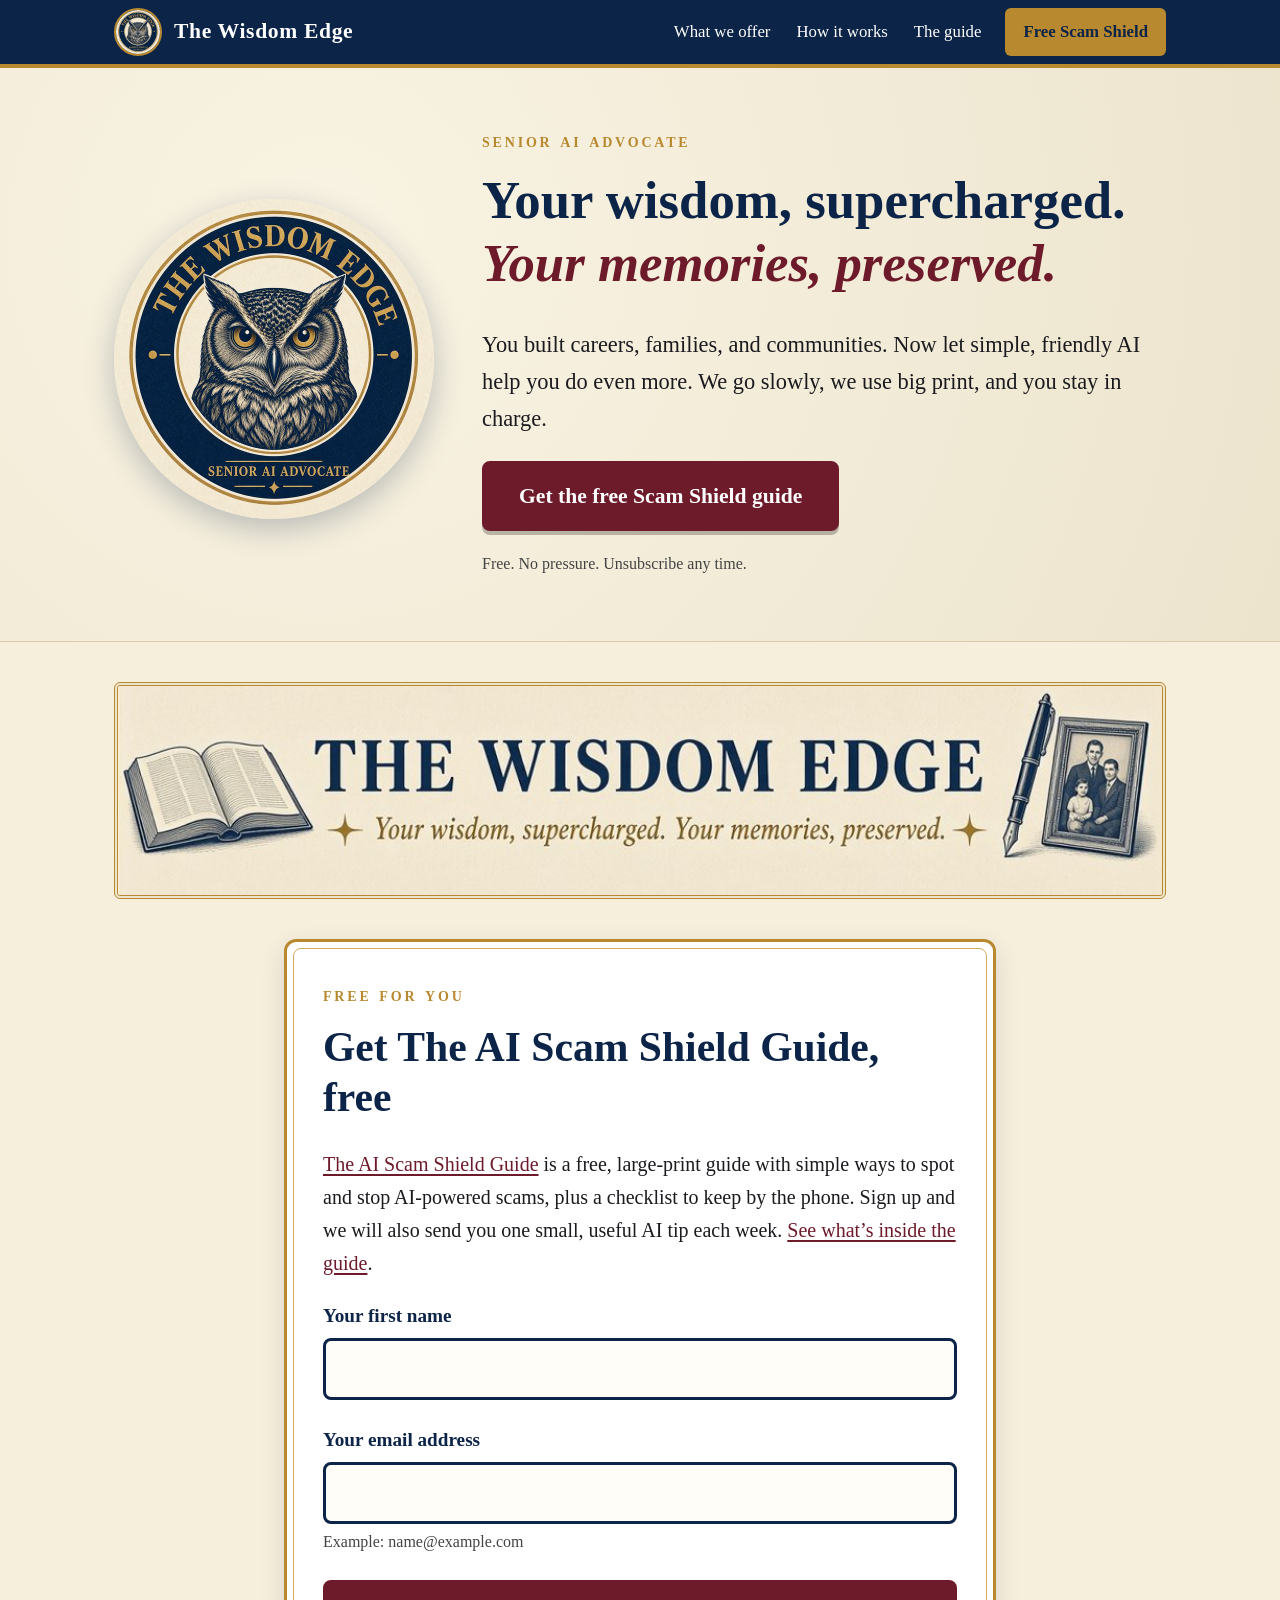
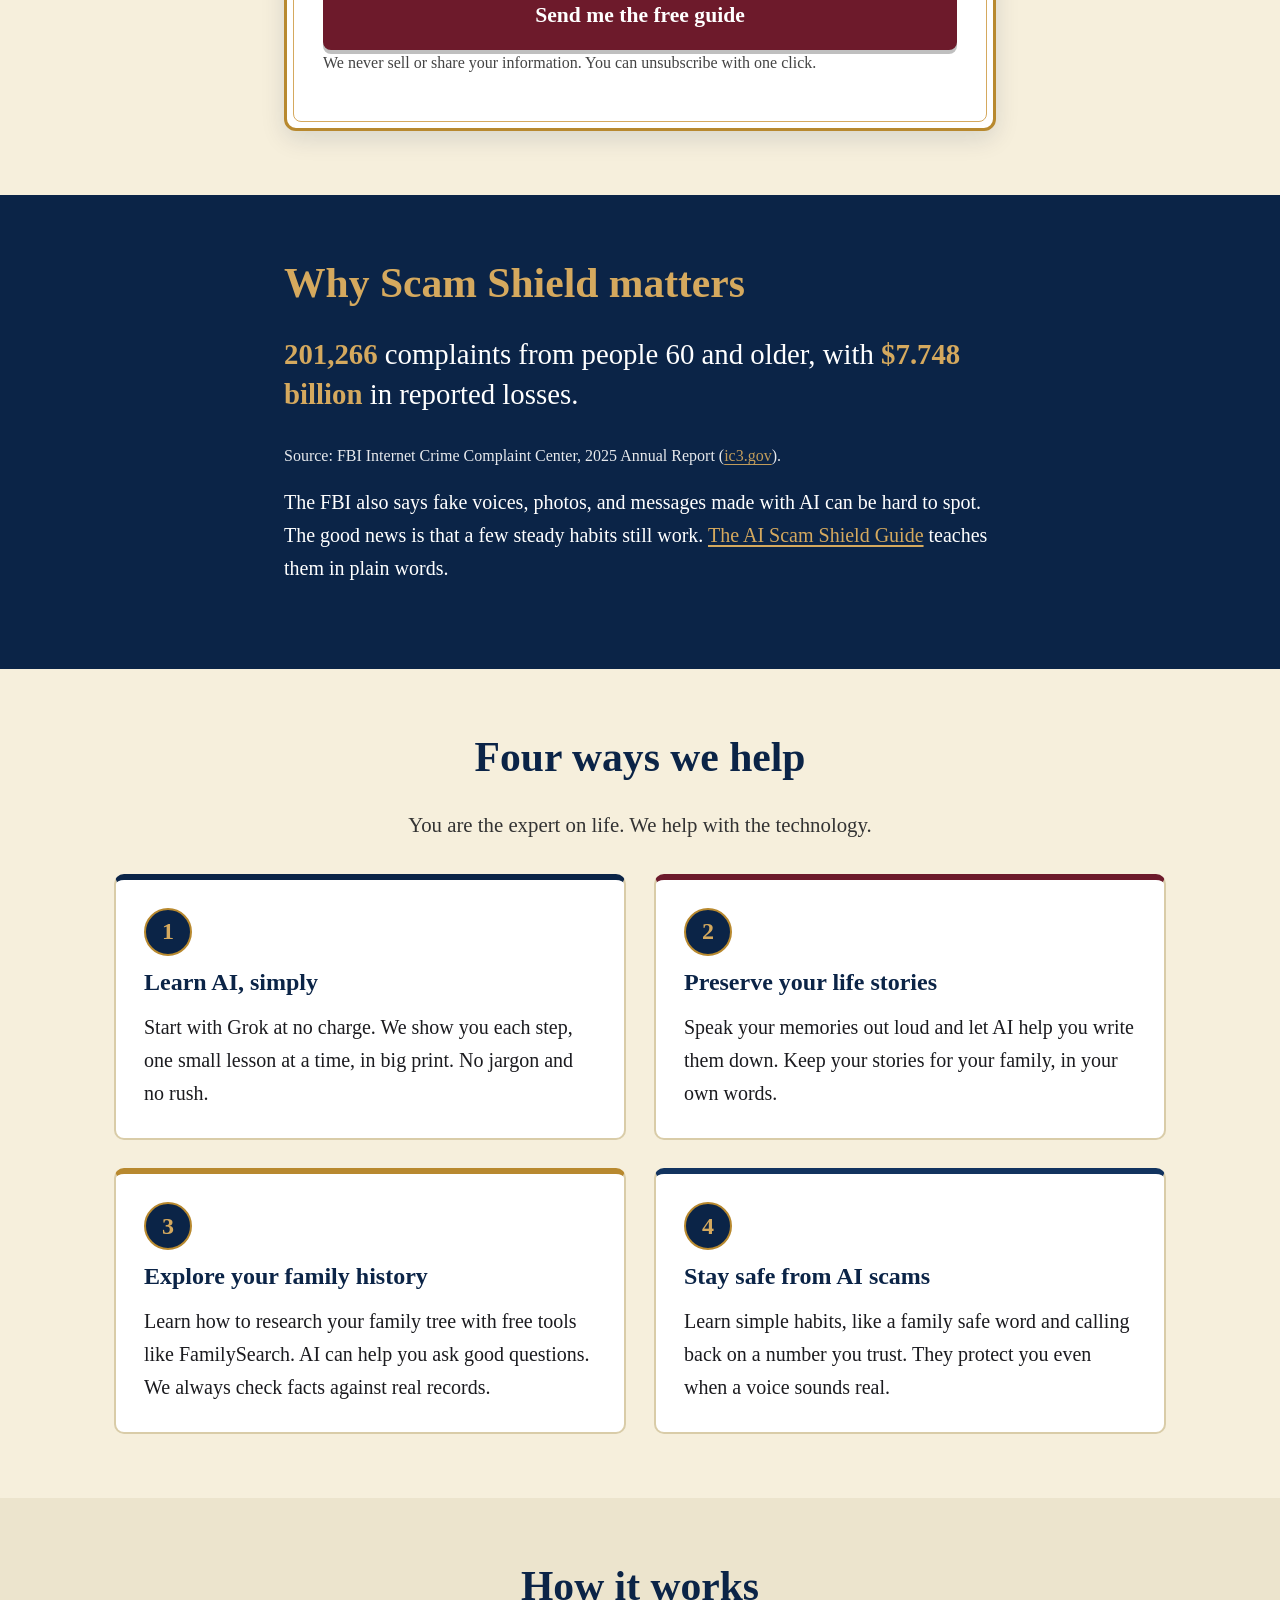
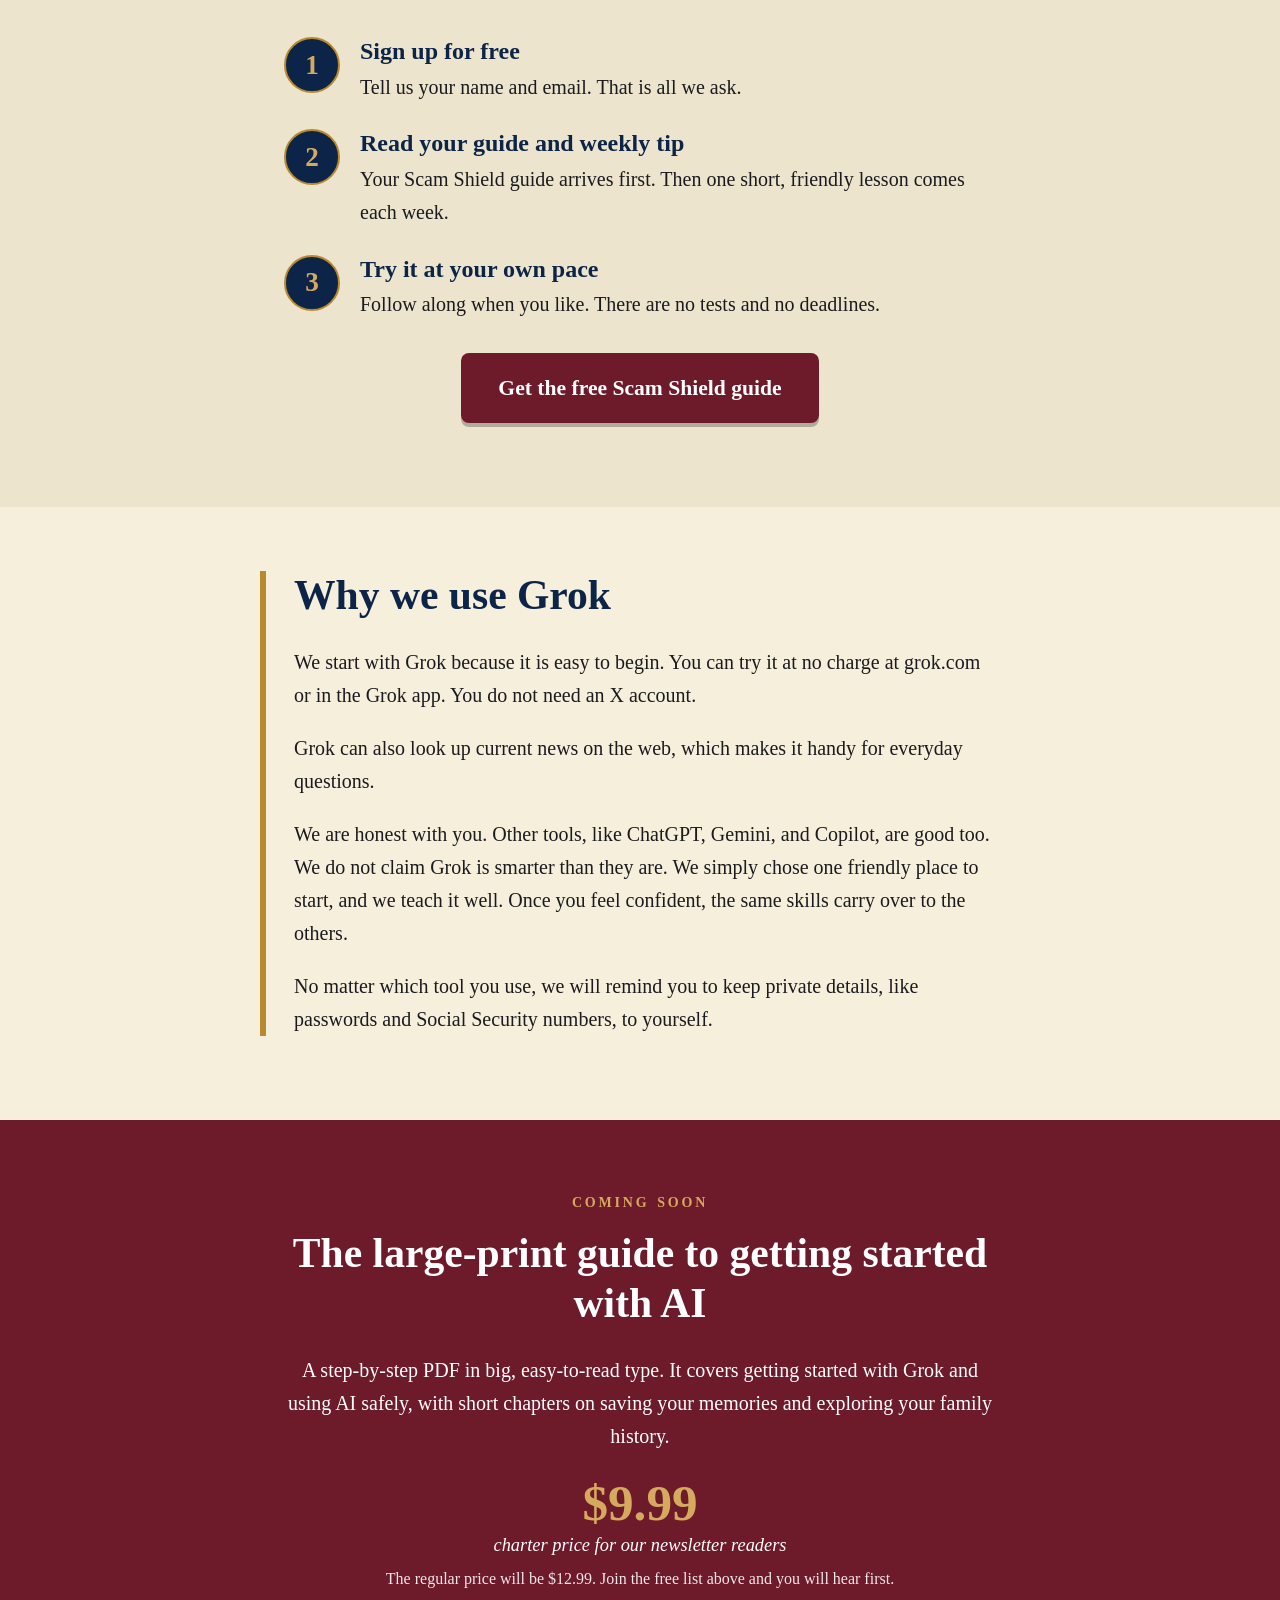
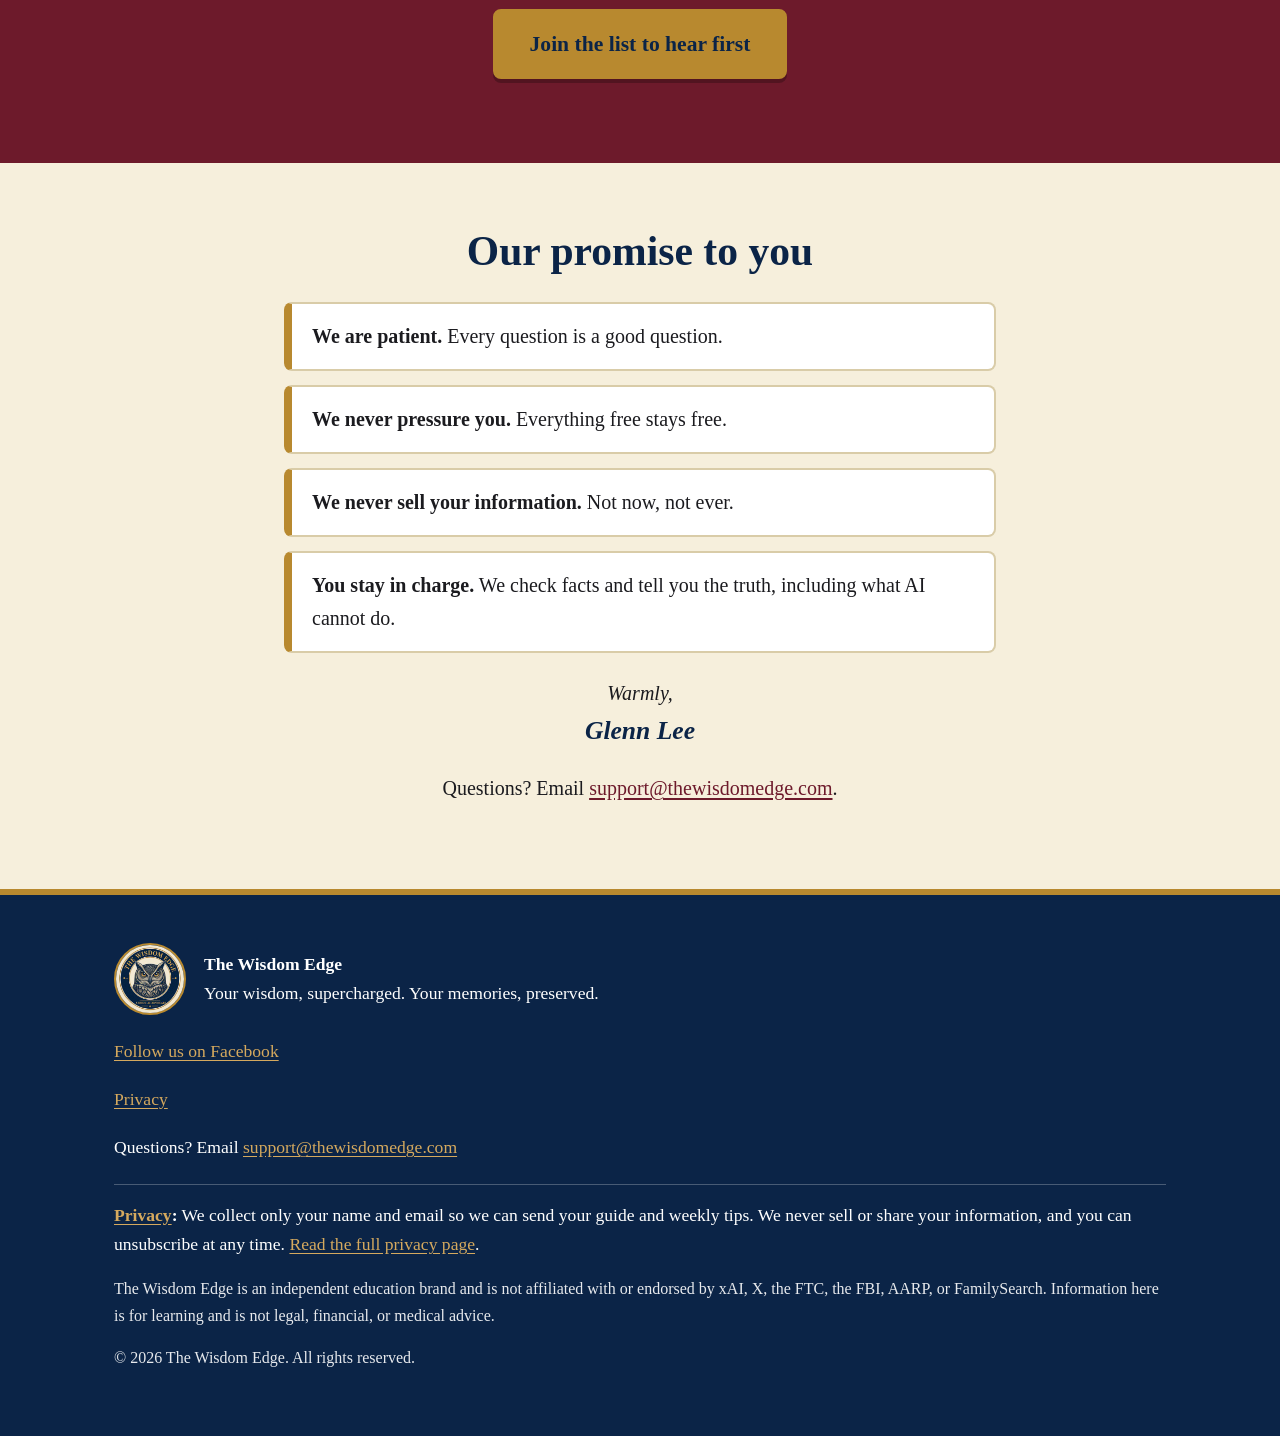
==== commit f70573fa: "Add privacy page and footer links" ====
--- a/index.html
+++ b/index.html
@@ -184,9 +184,10 @@
     </div>
     <ul class="foot-links">
       <li><a href="https://www.facebook.com/profile.php?id=61596207887084" rel="noopener">Follow us on Facebook</a></li>
+      <li><a href="privacy/">Privacy</a></li>
       <li>Questions? Email <a href="mailto:support@thewisdomedge.com">support@thewisdomedge.com</a></li>
     </ul>
-    <p class="privacy"><strong>Privacy:</strong> We collect only your name and email so we can send your guide and weekly tips. We never sell or share your information, and you can unsubscribe at any time.</p>
+    <p class="privacy"><strong><a href="privacy/">Privacy</a>:</strong> We collect only your name and email so we can send your guide and weekly tips. We never sell or share your information, and you can unsubscribe at any time. <a href="privacy/">Read the full privacy page</a>.</p>
     <p class="small light">The Wisdom Edge is an independent education brand and is not affiliated with or endorsed by xAI, X, the FTC, the FBI, AARP, or FamilySearch. Information here is for learning and is not legal, financial, or medical advice.</p>
     <p class="small light">&copy; 2026 The Wisdom Edge. All rights reserved.</p>
   </div>
--- a/style.css
+++ b/style.css
@@ -163,6 +163,7 @@
 .ss-bio{display:flex;gap:24px;align-items:flex-start;background:#fff;border:2px solid #d9cca8;border-top:6px solid var(--gold);border-radius:10px;padding:28px;margin-bottom:2rem}
 .ss-bio img{border-radius:50%;border:2px solid var(--gold);flex:none}
 .ss-bio p:last-child{margin-bottom:0}
+.ss-bio p{font-size:22px;line-height:1.6}
 .ss-thanks .card{max-width:460px;margin:24px auto 0;text-align:center}
 .ss-cover-sm{width:220px;margin:0 auto 24px}
 .ss-next{background:var(--cream)}
@@ -179,3 +180,15 @@
   .ss-bio{flex-direction:column;align-items:center;text-align:center;padding:24px 20px}
   .ss-confirm{padding:20px}
 }
+
+/* ===== Privacy / plain-language policy page ===== */
+.policy{padding:48px 0 64px;background:var(--cream)}
+.policy .card{padding:40px 44px}
+.policy .updated{font-size:1.15rem;color:#444;margin:0 0 1.4em}
+.policy h2{font-size:1.7rem;margin-top:1.6em}
+.policy ul{margin:0 0 1.2em;padding-left:1.3em}
+.policy li{margin-bottom:.55em}
+@media (max-width:820px){
+  .policy{padding:32px 0 48px}
+  .policy .card{padding:24px 20px}
+}
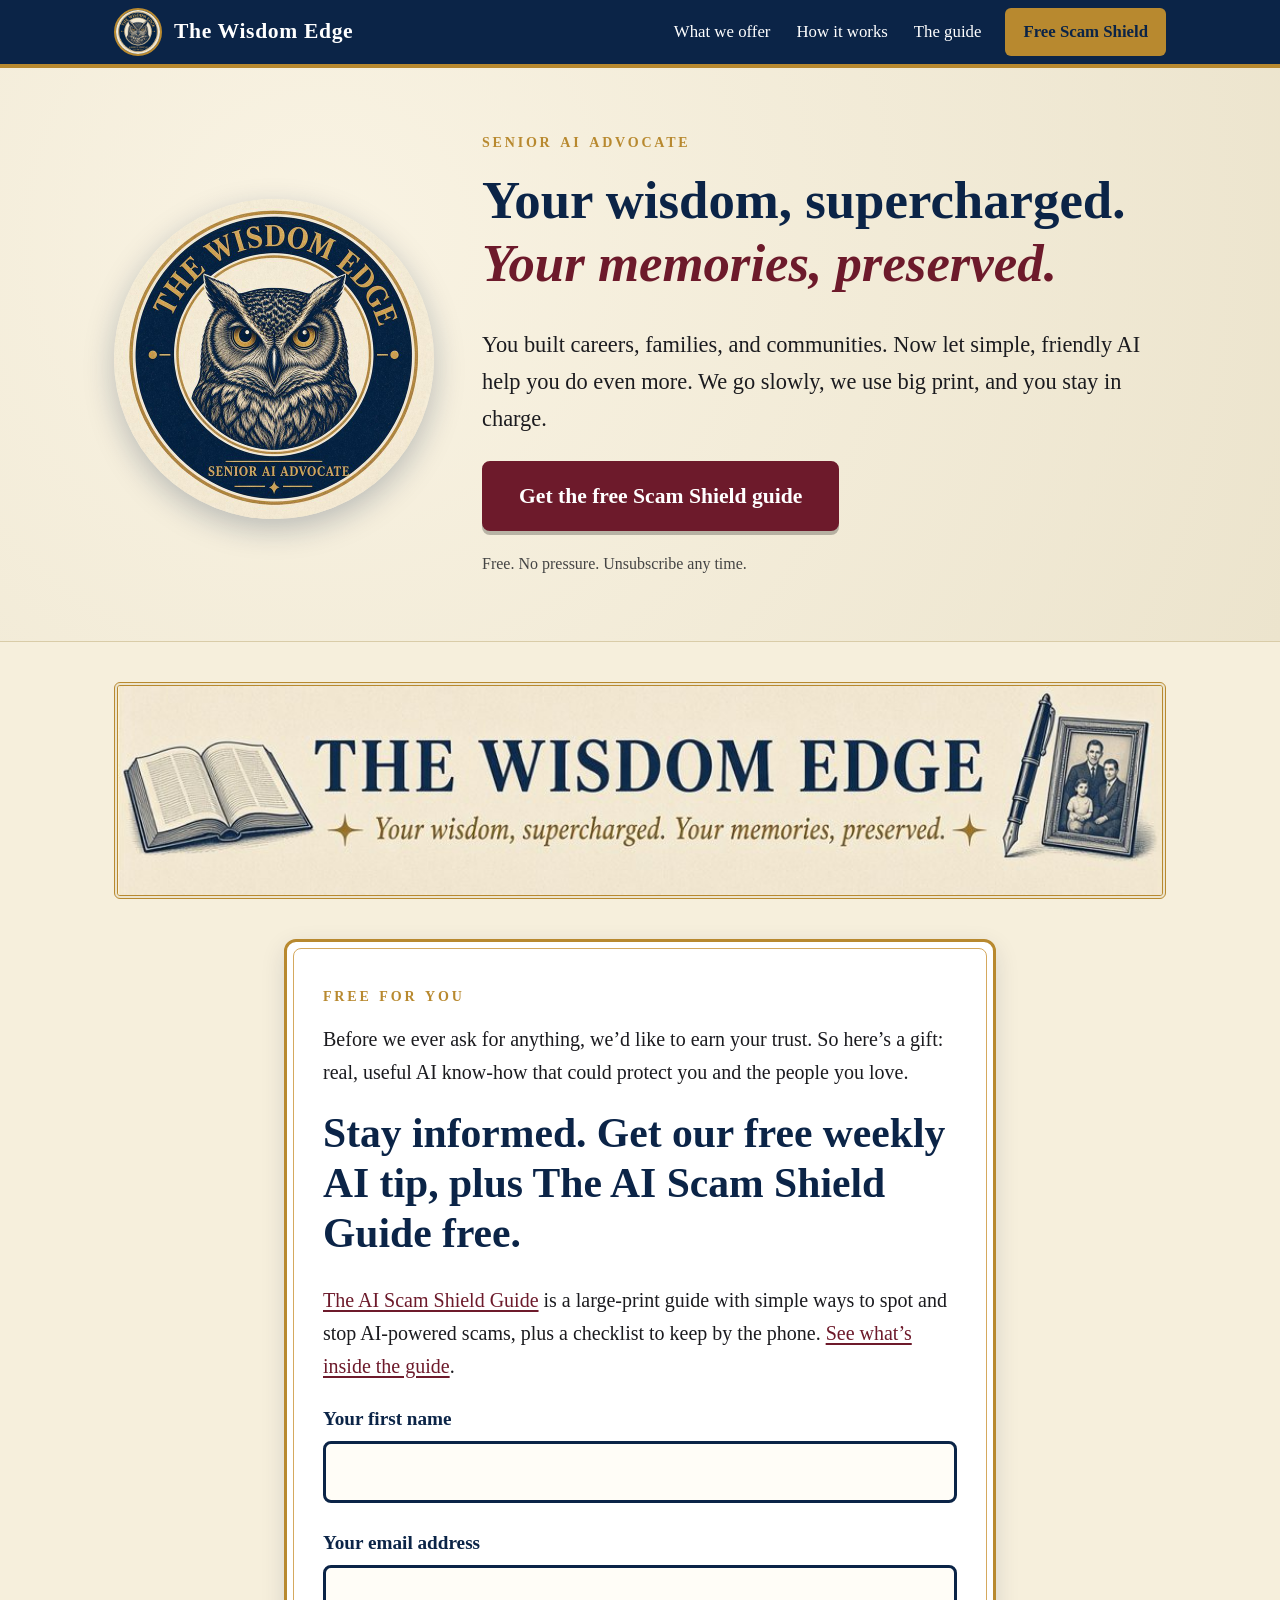
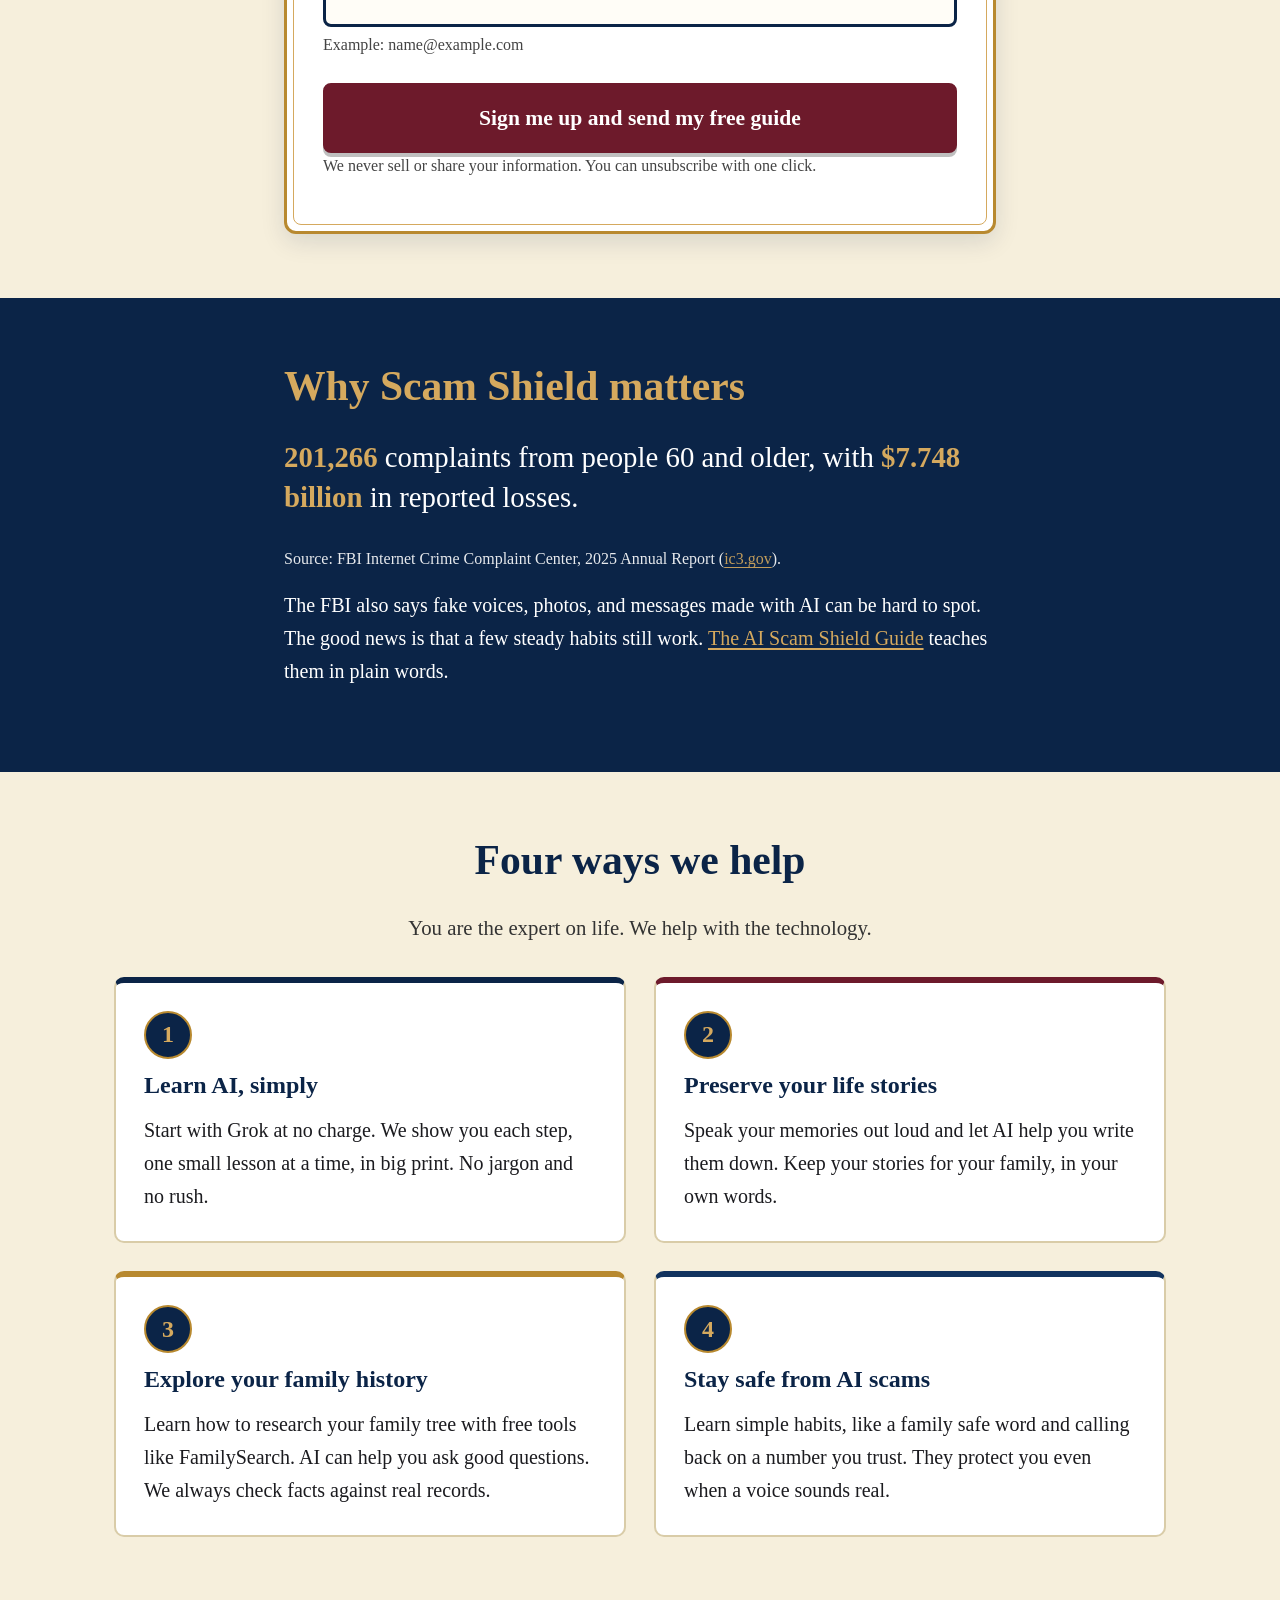
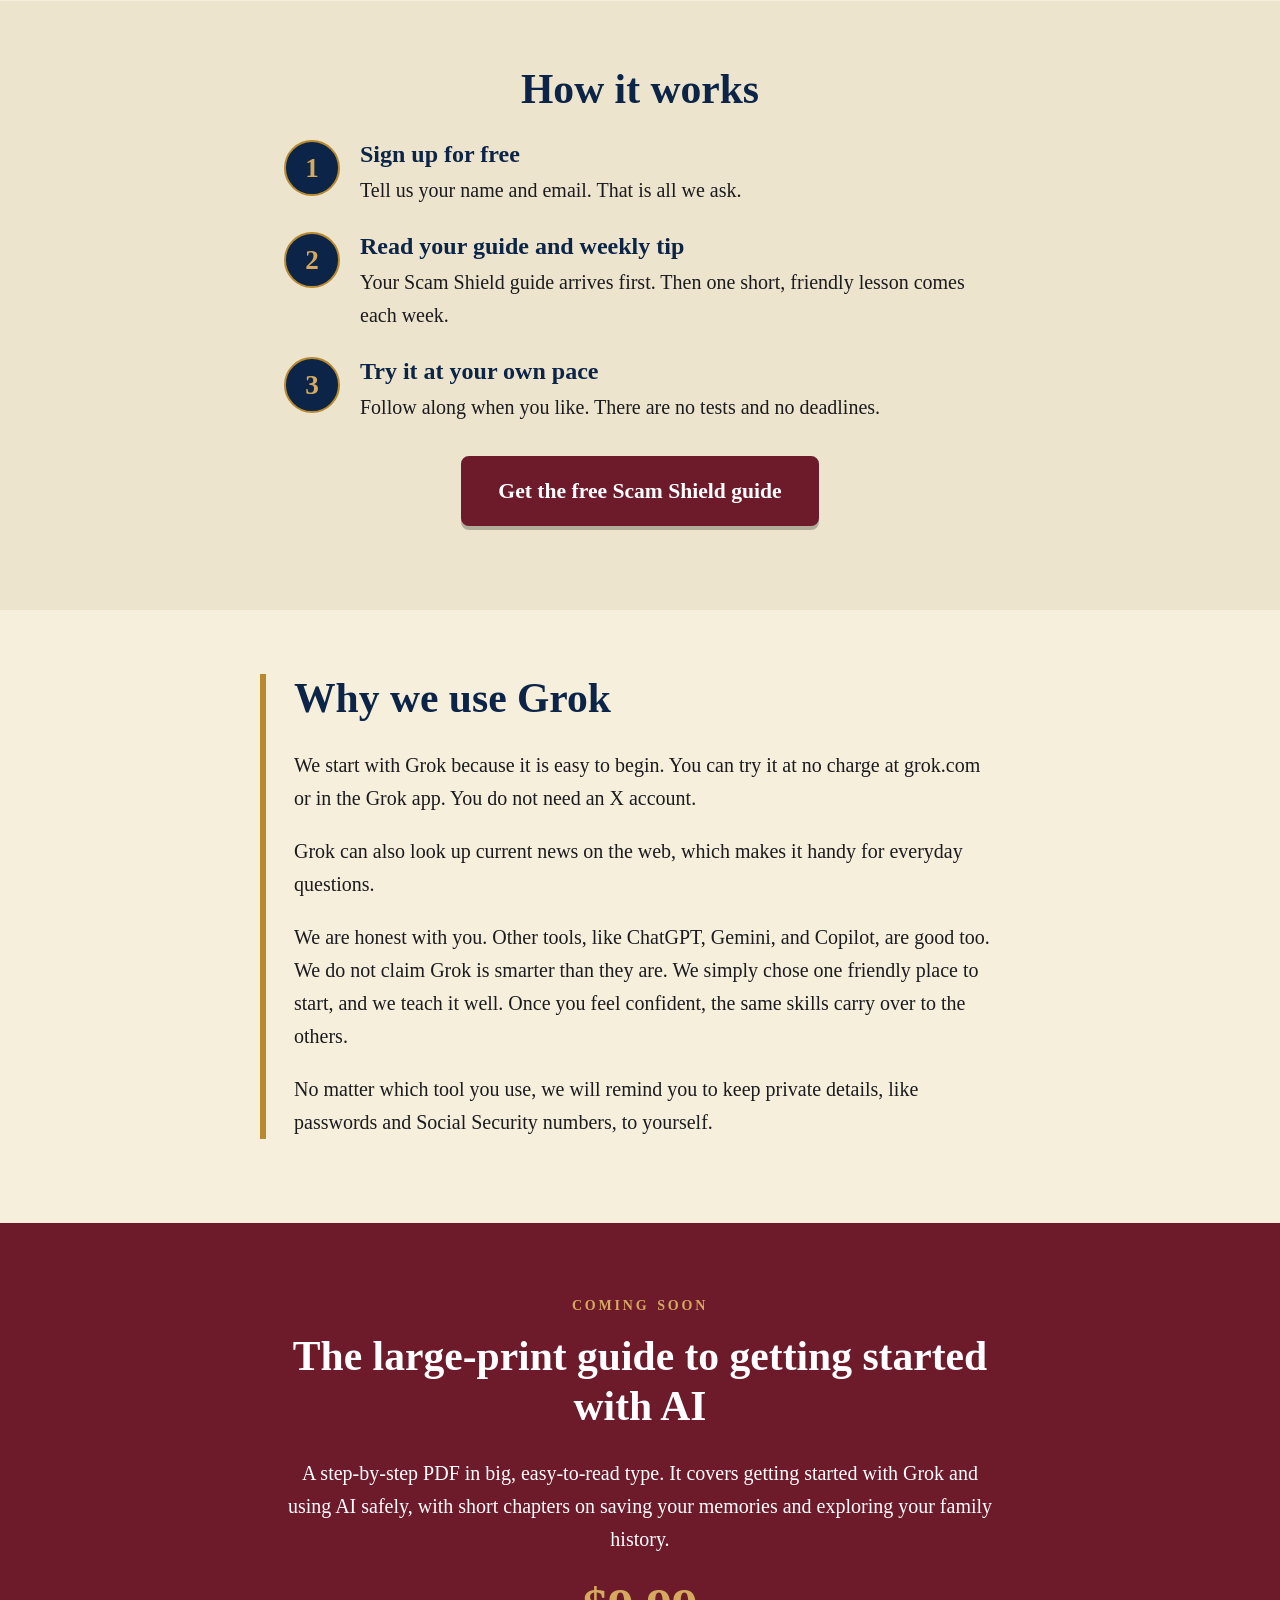
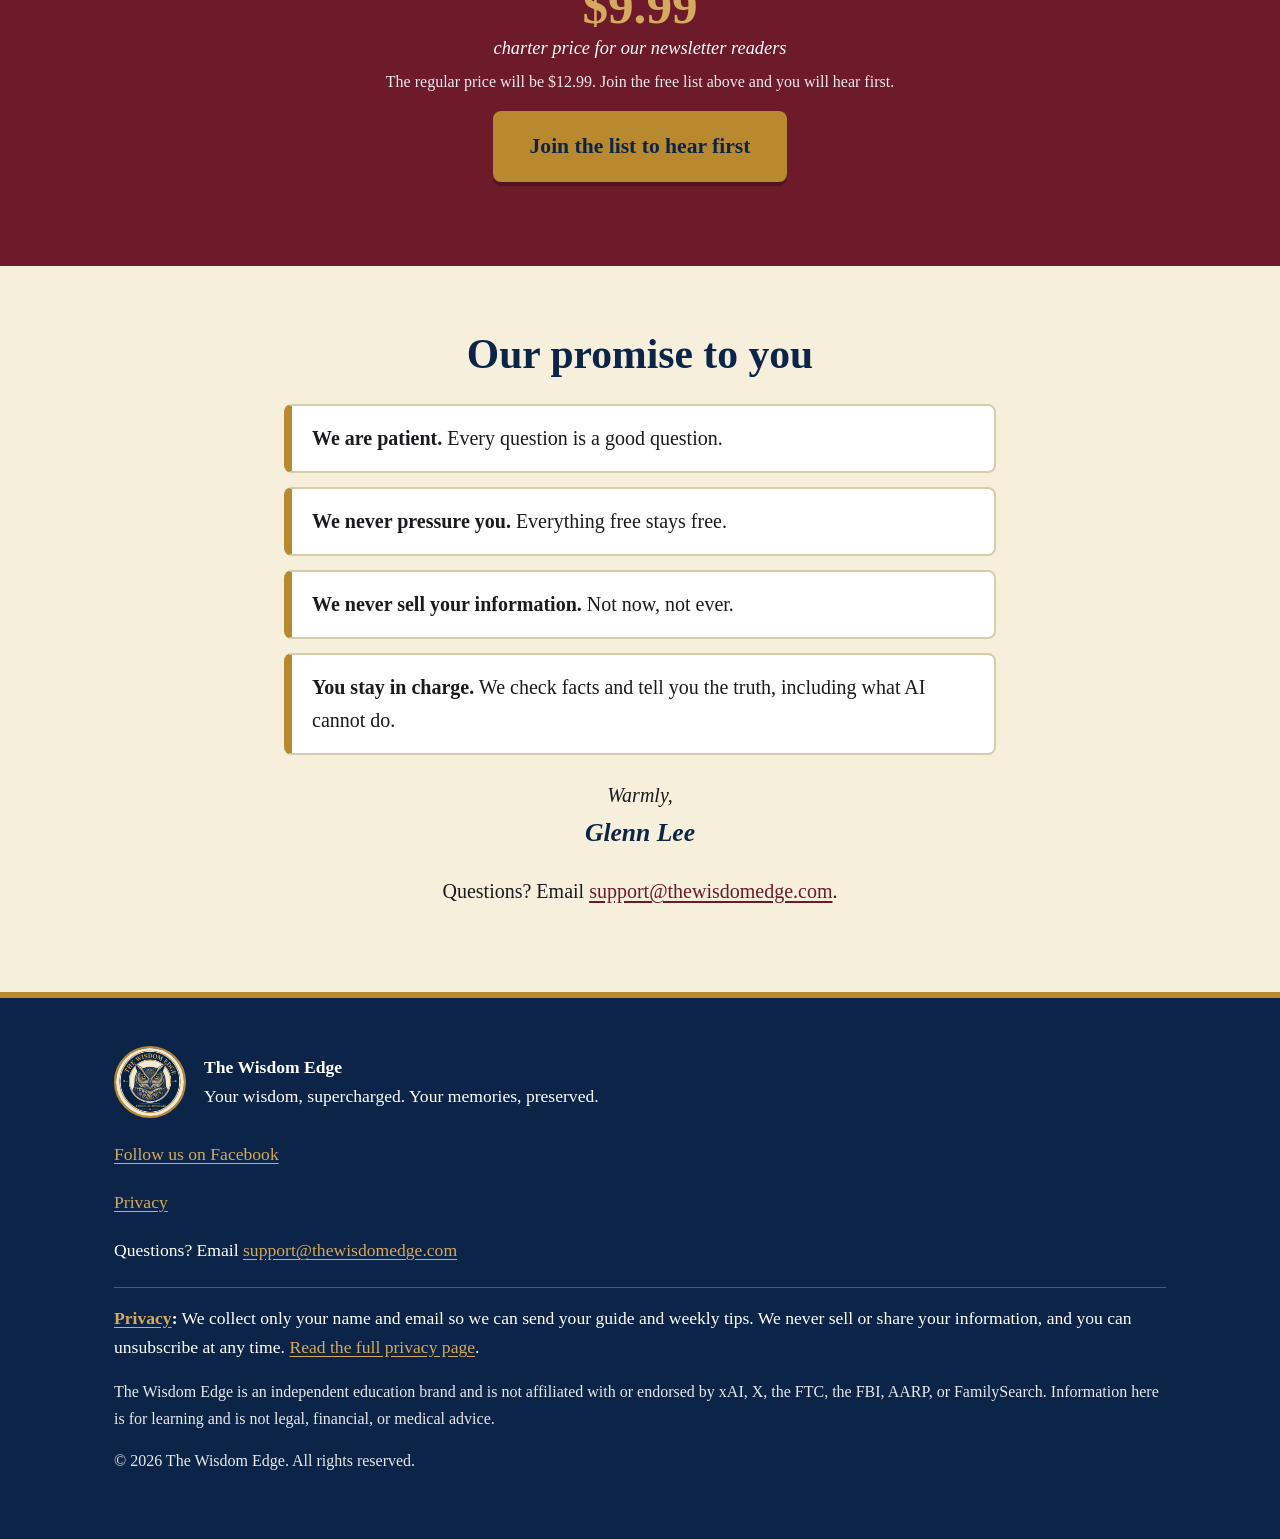
==== commit 77d57f20: "Clarify that the Scam Shield Guide comes with the weekly newsletter The signup forms now lead with t" ====
--- a/index.html
+++ b/index.html
@@ -11,6 +11,23 @@
 <meta name="theme-color" content="#0b2447">
 <link rel="icon" href="favicon.png">
 <link rel="stylesheet" href="style.css">
+<!-- Meta Pixel Code -->
+<script>
+!function(f,b,e,v,n,t,s)
+{if(f.fbq)return;n=f.fbq=function(){n.callMethod?
+n.callMethod.apply(n,arguments):n.queue.push(arguments)};
+if(!f._fbq)f._fbq=n;n.push=n;n.loaded=!0;n.version='2.0';
+n.queue=[];t=b.createElement(e);t.async=!0;
+t.src=v;s=b.getElementsByTagName(e)[0];
+s.parentNode.insertBefore(t,s)}(window, document,'script',
+'https://connect.facebook.net/en_US/fbevents.js');
+fbq('init', '1197254199399345');
+fbq('track', 'PageView');
+</script>
+<noscript><img height="1" width="1" style="display:none"
+src="https://www.facebook.com/tr?id=1197254199399345&ev=PageView&noscript=1"
+/></noscript>
+<!-- End Meta Pixel Code -->
 </head>
 <body>
 <a class="skip" href="#main">Skip to main content</a>
@@ -57,8 +74,9 @@
   <div class="wrap narrow">
     <div class="card">
       <p class="eyebrow">Free for you</p>
-      <h2 id="signup-h">Get The AI Scam Shield Guide, free</h2>
-      <p><a href="scam-shield/">The AI Scam Shield Guide</a> is a free, large-print guide with simple ways to spot and stop AI-powered scams, plus a checklist to keep by the phone. Sign up and we will also send you one small, useful AI tip each week. <a href="scam-shield/">See what&rsquo;s inside the guide</a>.</p>
+      <p>Before we ever ask for anything, we&rsquo;d like to earn your trust. So here&rsquo;s a gift: real, useful AI know-how that could protect you and the people you love.</p>
+      <h2 id="signup-h">Stay informed. Get our free weekly AI tip, plus The AI Scam Shield Guide free.</h2>
+      <p><a href="scam-shield/">The AI Scam Shield Guide</a> is a large-print guide with simple ways to spot and stop AI-powered scams, plus a checklist to keep by the phone. <a href="scam-shield/">See what&rsquo;s inside the guide</a>.</p>
 
       <form id="signup-form" action="https://app.kit.com/forms/10195072/subscriptions" method="post" data-uid="cb7c9a6c5c" novalidate>
         <div class="field">
@@ -71,7 +89,7 @@
           <p id="email-hint" class="hint">Example: name@example.com</p>
         </div>
         <p class="error" id="form-error" role="alert" hidden></p>
-        <button class="btn btn-block" type="submit">Send me the free guide</button>
+        <button class="btn btn-block" type="submit">Sign me up and send my free guide</button>
         <p class="small">We never sell or share your information. You can unsubscribe with one click.</p>
       </form>
 
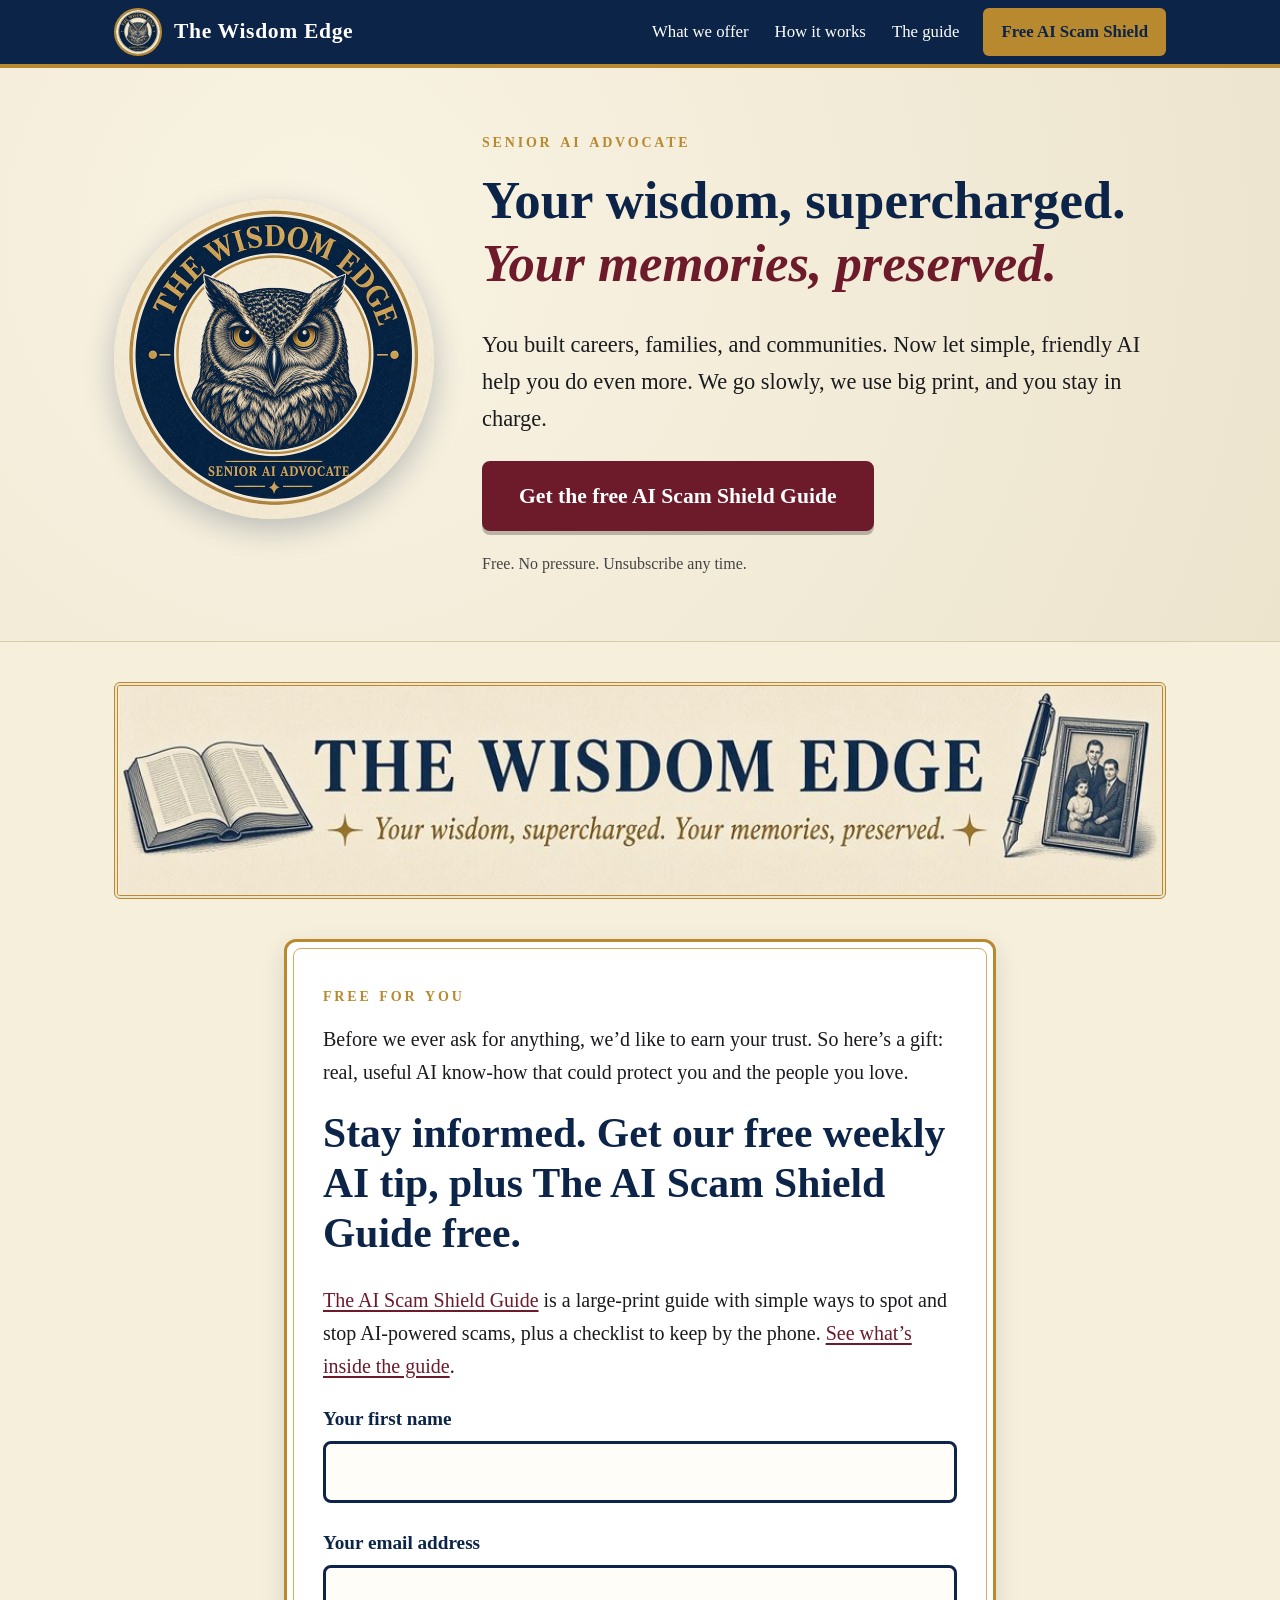
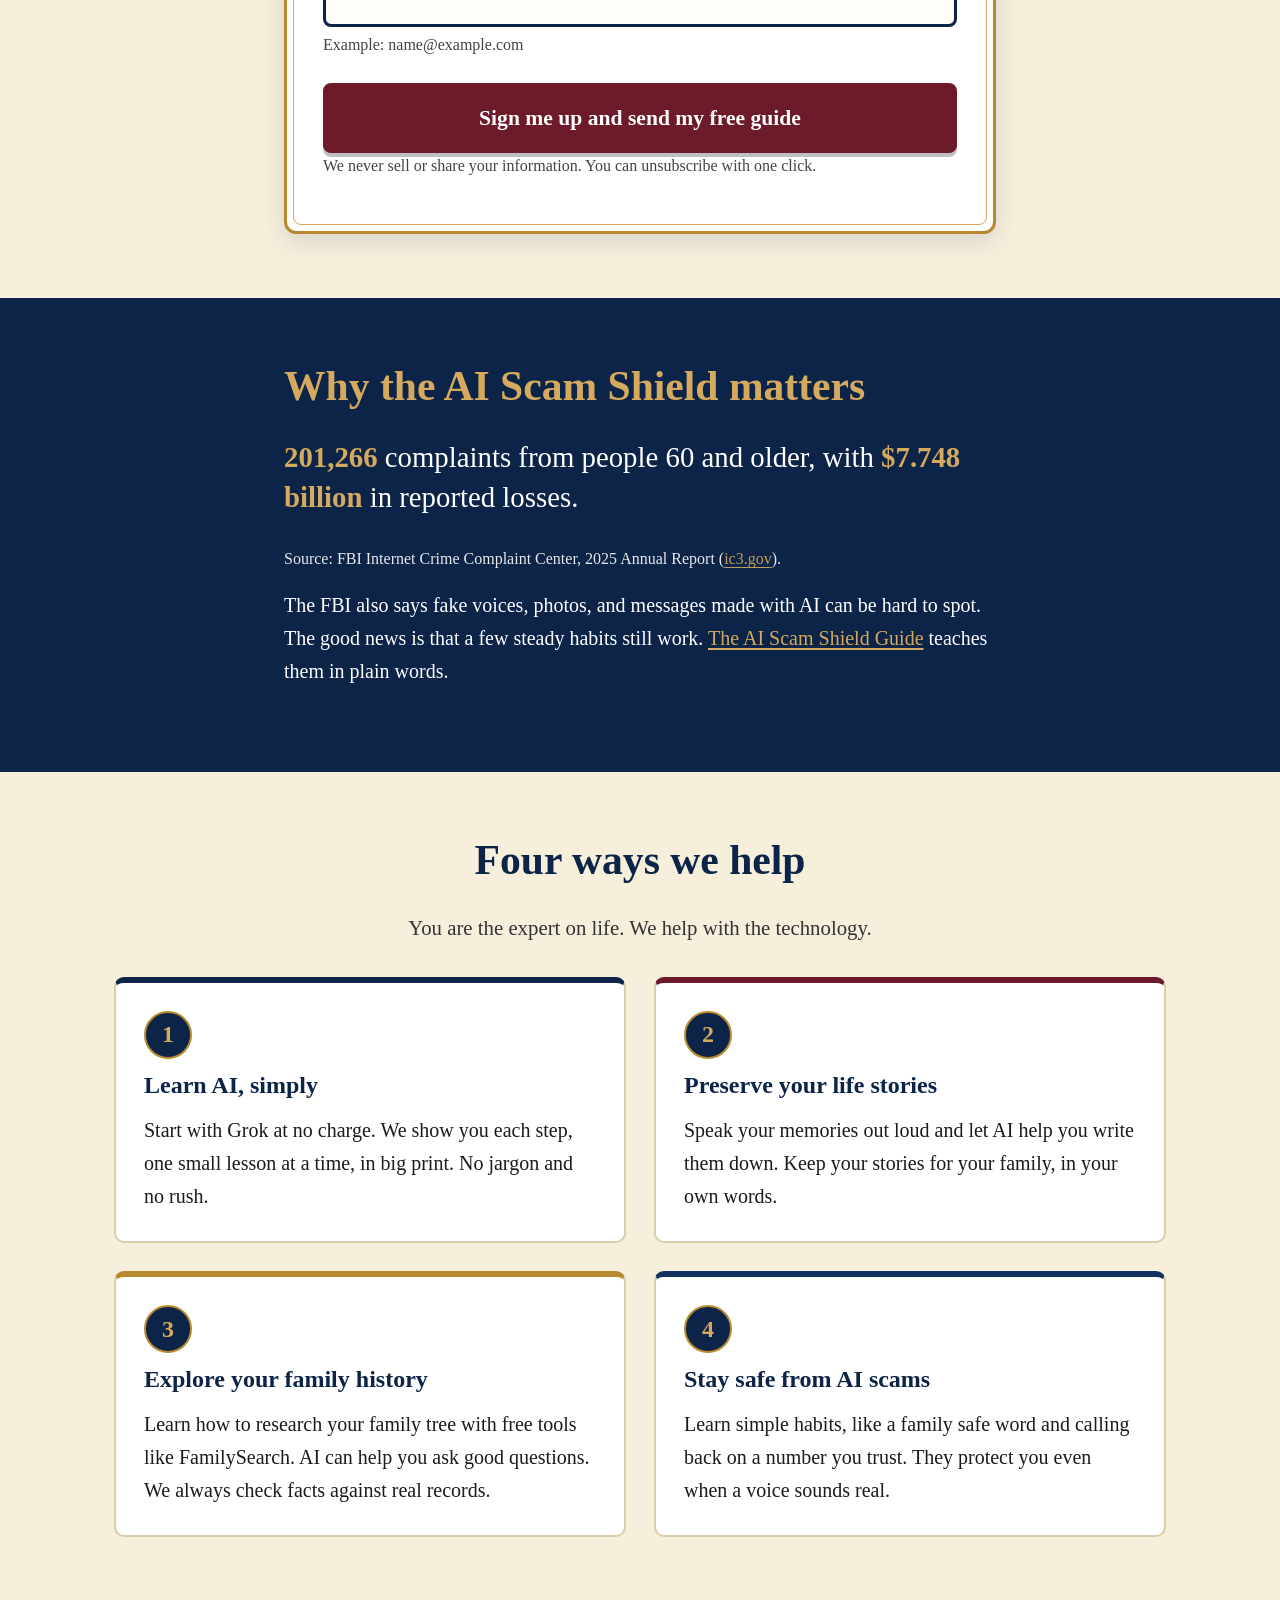
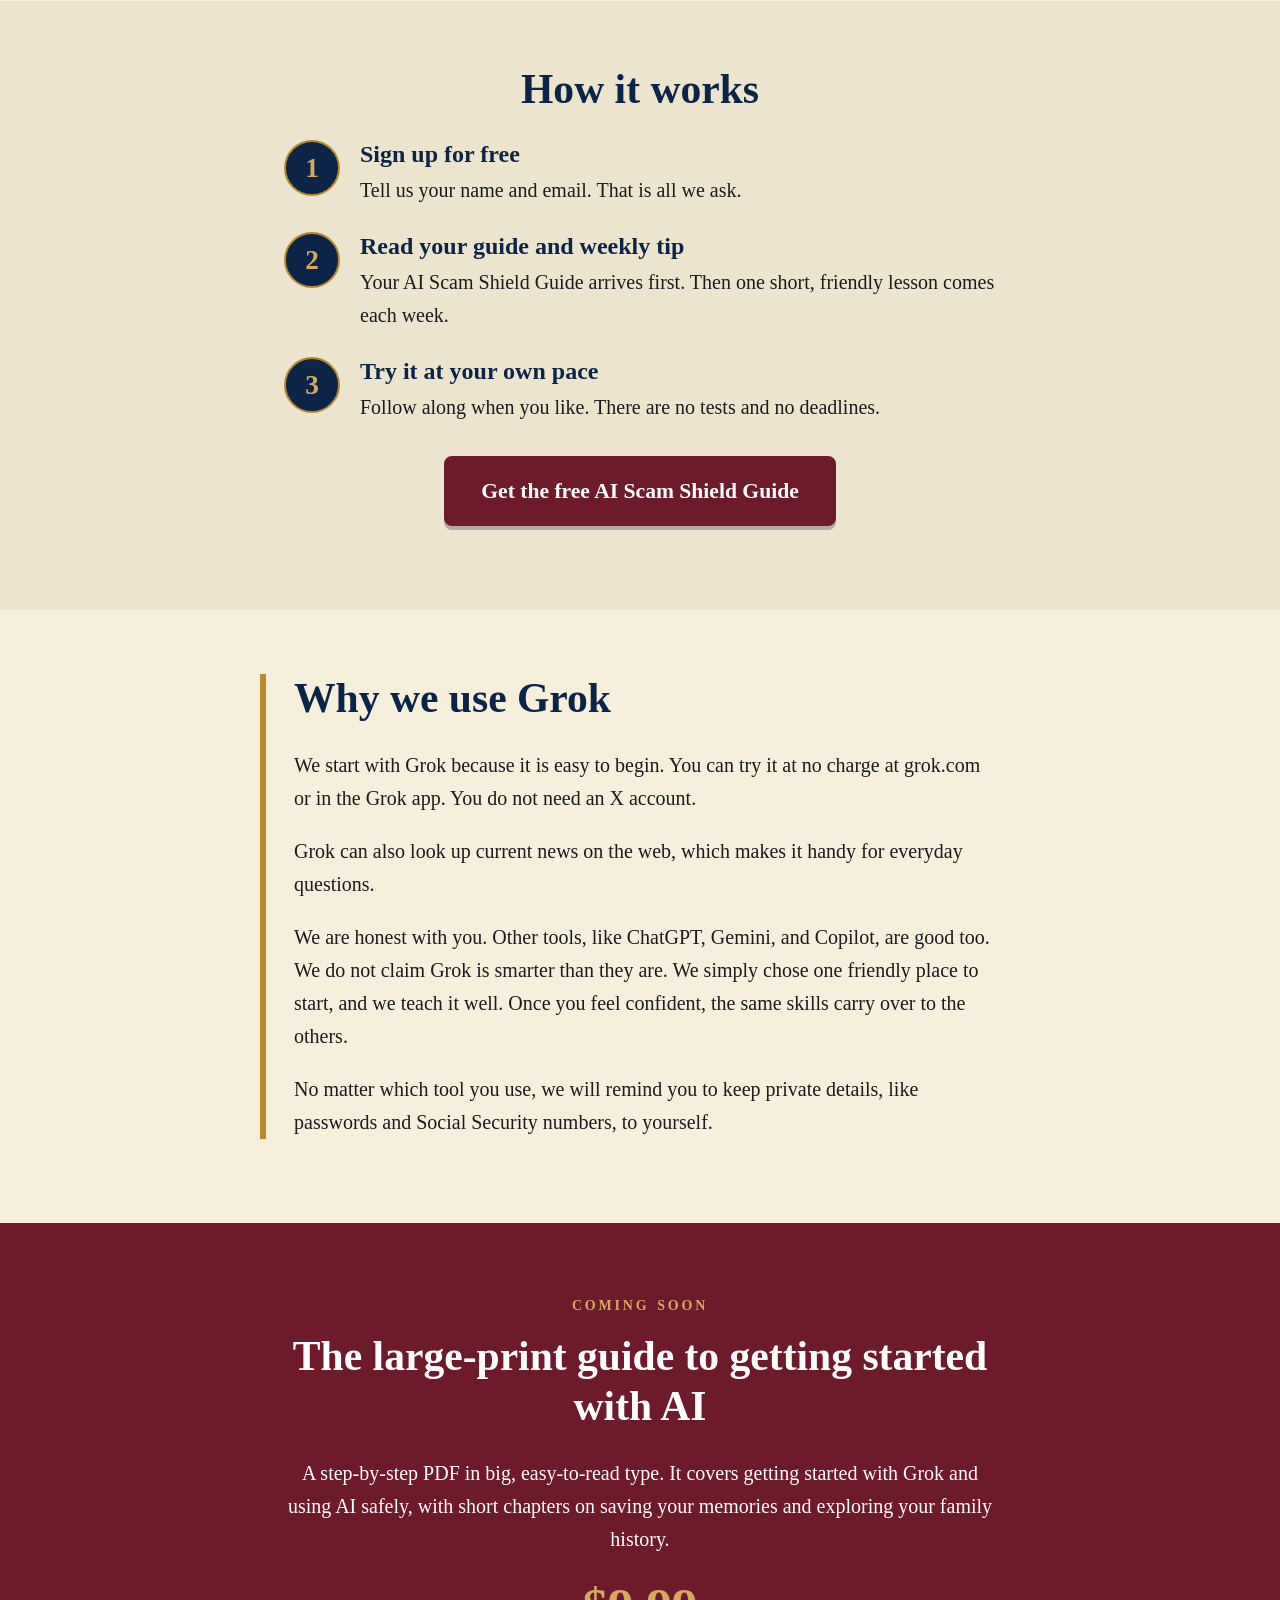
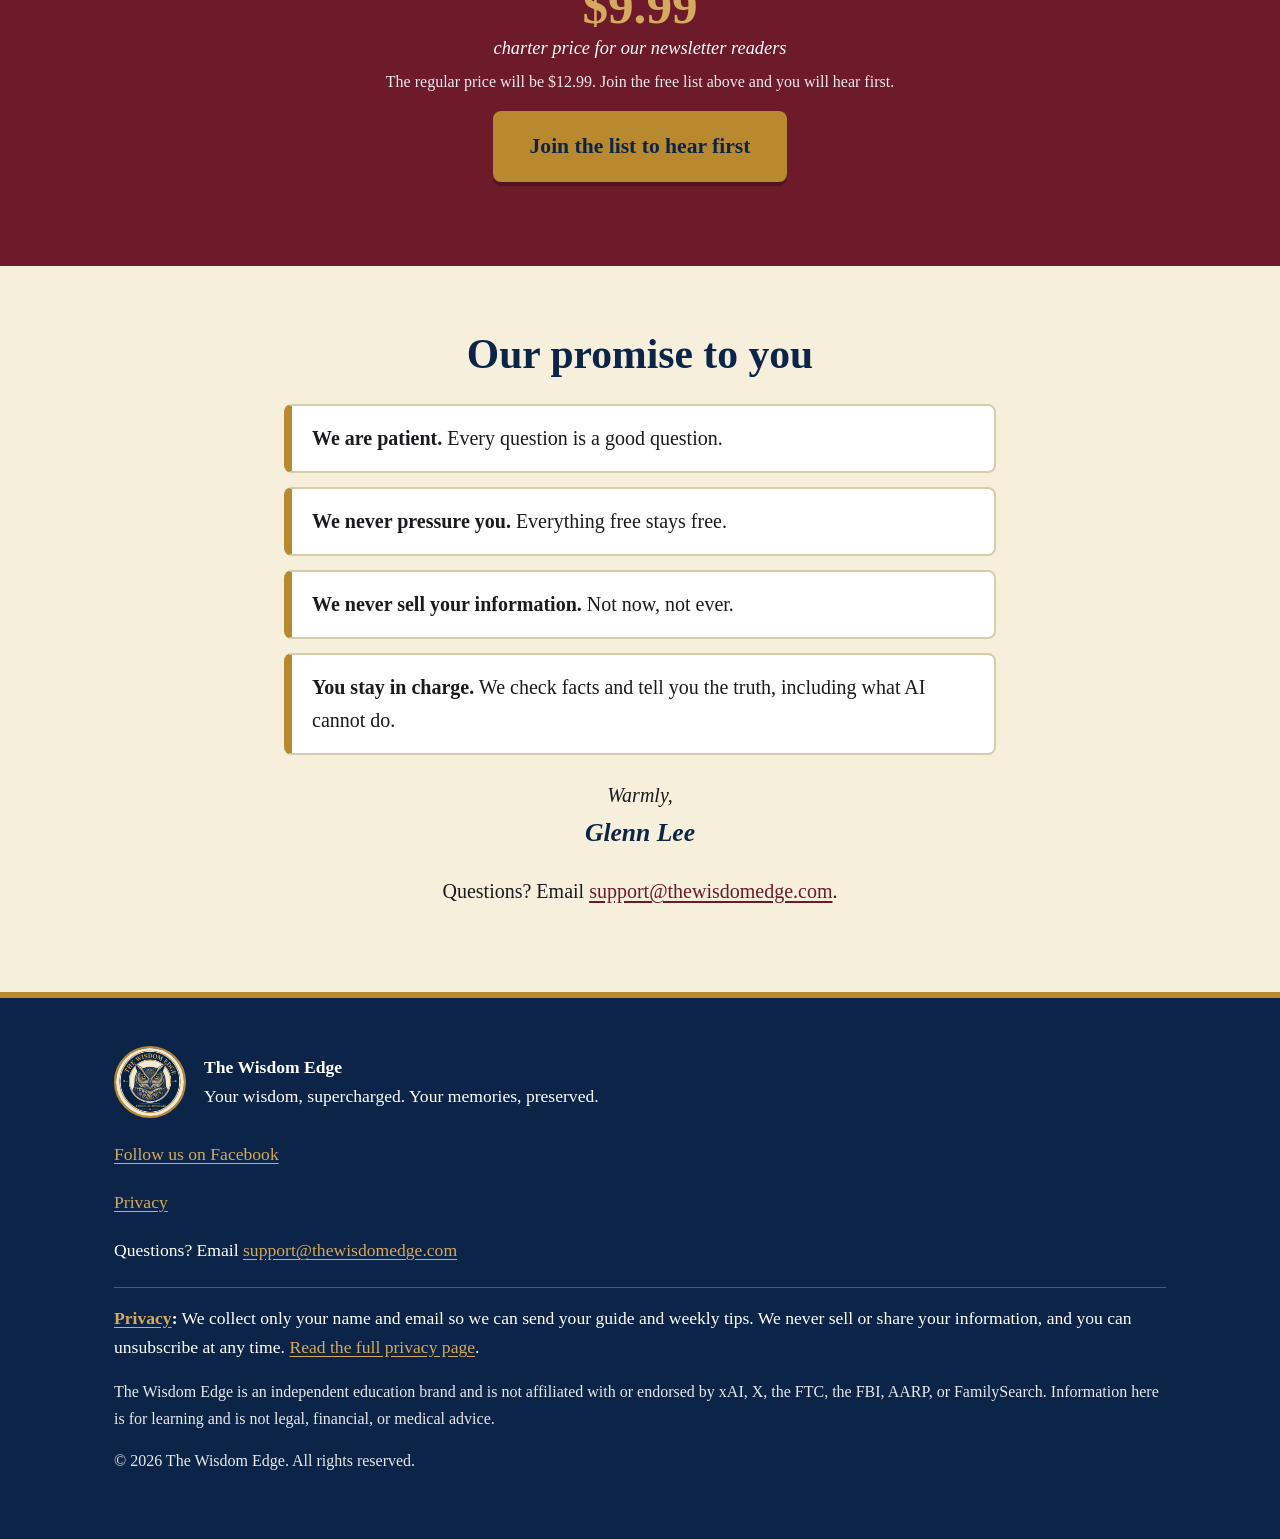
==== commit 3970333f: "Add AI to every Free Scam Shield label and button" ====
--- a/index.html
+++ b/index.html
@@ -4,9 +4,9 @@
 <meta charset="utf-8">
 <meta name="viewport" content="width=device-width, initial-scale=1">
 <title>The Wisdom Edge | Your wisdom, supercharged. Your memories, preserved.</title>
-<meta name="description" content="Friendly, large-print help with AI for adults 55 and older. Learn at your own pace, save your life stories, explore your family history, and stay safe from scams. Get the free Scam Shield guide.">
+<meta name="description" content="Friendly, large-print help with AI for adults 55 and older. Learn at your own pace, save your life stories, explore your family history, and stay safe from scams. Get the free AI Scam Shield Guide.">
 <meta property="og:title" content="The Wisdom Edge: Your wisdom, supercharged. Your memories, preserved.">
-<meta property="og:description" content="Patient, large-print AI help for adults 55 and older. Free Scam Shield guide and weekly tip.">
+<meta property="og:description" content="Patient, large-print AI help for adults 55 and older. Free AI Scam Shield Guide and weekly tip.">
 <meta property="og:image" content="assets/logo.jpg">
 <meta name="theme-color" content="#0b2447">
 <link rel="icon" href="favicon.png">
@@ -42,7 +42,7 @@
       <a href="#pillars">What we offer</a>
       <a href="#how">How it works</a>
       <a href="#guide">The guide</a>
-      <a class="nav-cta" href="scam-shield/">Free Scam Shield</a>
+      <a class="nav-cta" href="scam-shield/">Free AI Scam Shield</a>
     </nav>
   </div>
 </header>
@@ -57,7 +57,7 @@
       <p class="eyebrow">Senior AI Advocate</p>
       <h1>Your wisdom, supercharged.<br><span>Your memories, preserved.</span></h1>
       <p class="lead">You built careers, families, and communities. Now let simple, friendly AI help you do even more. We go slowly, we use big print, and you stay in charge.</p>
-      <p><a class="btn" href="#signup">Get the free Scam Shield guide</a></p>
+      <p><a class="btn" href="#signup">Get the free AI Scam Shield Guide</a></p>
       <p class="small">Free. No pressure. Unsubscribe any time.</p>
     </div>
   </div>
@@ -104,7 +104,7 @@
 <!-- WHY IT MATTERS (scam stat) -->
 <section class="alert" aria-labelledby="alert-h">
   <div class="wrap narrow">
-    <h2 id="alert-h">Why Scam Shield matters</h2>
+    <h2 id="alert-h">Why the AI Scam Shield matters</h2>
     <p class="big-stat"><strong>201,266</strong> complaints from people 60 and older, with <strong>$7.748 billion</strong> in reported losses.</p>
     <p class="source">Source: FBI Internet Crime Complaint Center, 2025 Annual Report (<a href="https://www.ic3.gov/AnnualReport/Reports/2025_IC3Report.pdf">ic3.gov</a>).</p>
     <p>The FBI also says fake voices, photos, and messages made with AI can be hard to spot. The good news is that a few steady habits still work. <a href="scam-shield/">The AI Scam Shield Guide</a> teaches them in plain words.</p>
@@ -147,10 +147,10 @@
     <h2 id="how-h" class="center">How it works</h2>
     <ol class="steps">
       <li><span class="step-n" aria-hidden="true">1</span><div><h3>Sign up for free</h3><p>Tell us your name and email. That is all we ask.</p></div></li>
-      <li><span class="step-n" aria-hidden="true">2</span><div><h3>Read your guide and weekly tip</h3><p>Your Scam Shield guide arrives first. Then one short, friendly lesson comes each week.</p></div></li>
+      <li><span class="step-n" aria-hidden="true">2</span><div><h3>Read your guide and weekly tip</h3><p>Your AI Scam Shield Guide arrives first. Then one short, friendly lesson comes each week.</p></div></li>
       <li><span class="step-n" aria-hidden="true">3</span><div><h3>Try it at your own pace</h3><p>Follow along when you like. There are no tests and no deadlines.</p></div></li>
     </ol>
-    <p class="center"><a class="btn" href="#signup">Get the free Scam Shield guide</a></p>
+    <p class="center"><a class="btn" href="#signup">Get the free AI Scam Shield Guide</a></p>
   </div>
 </section>
 
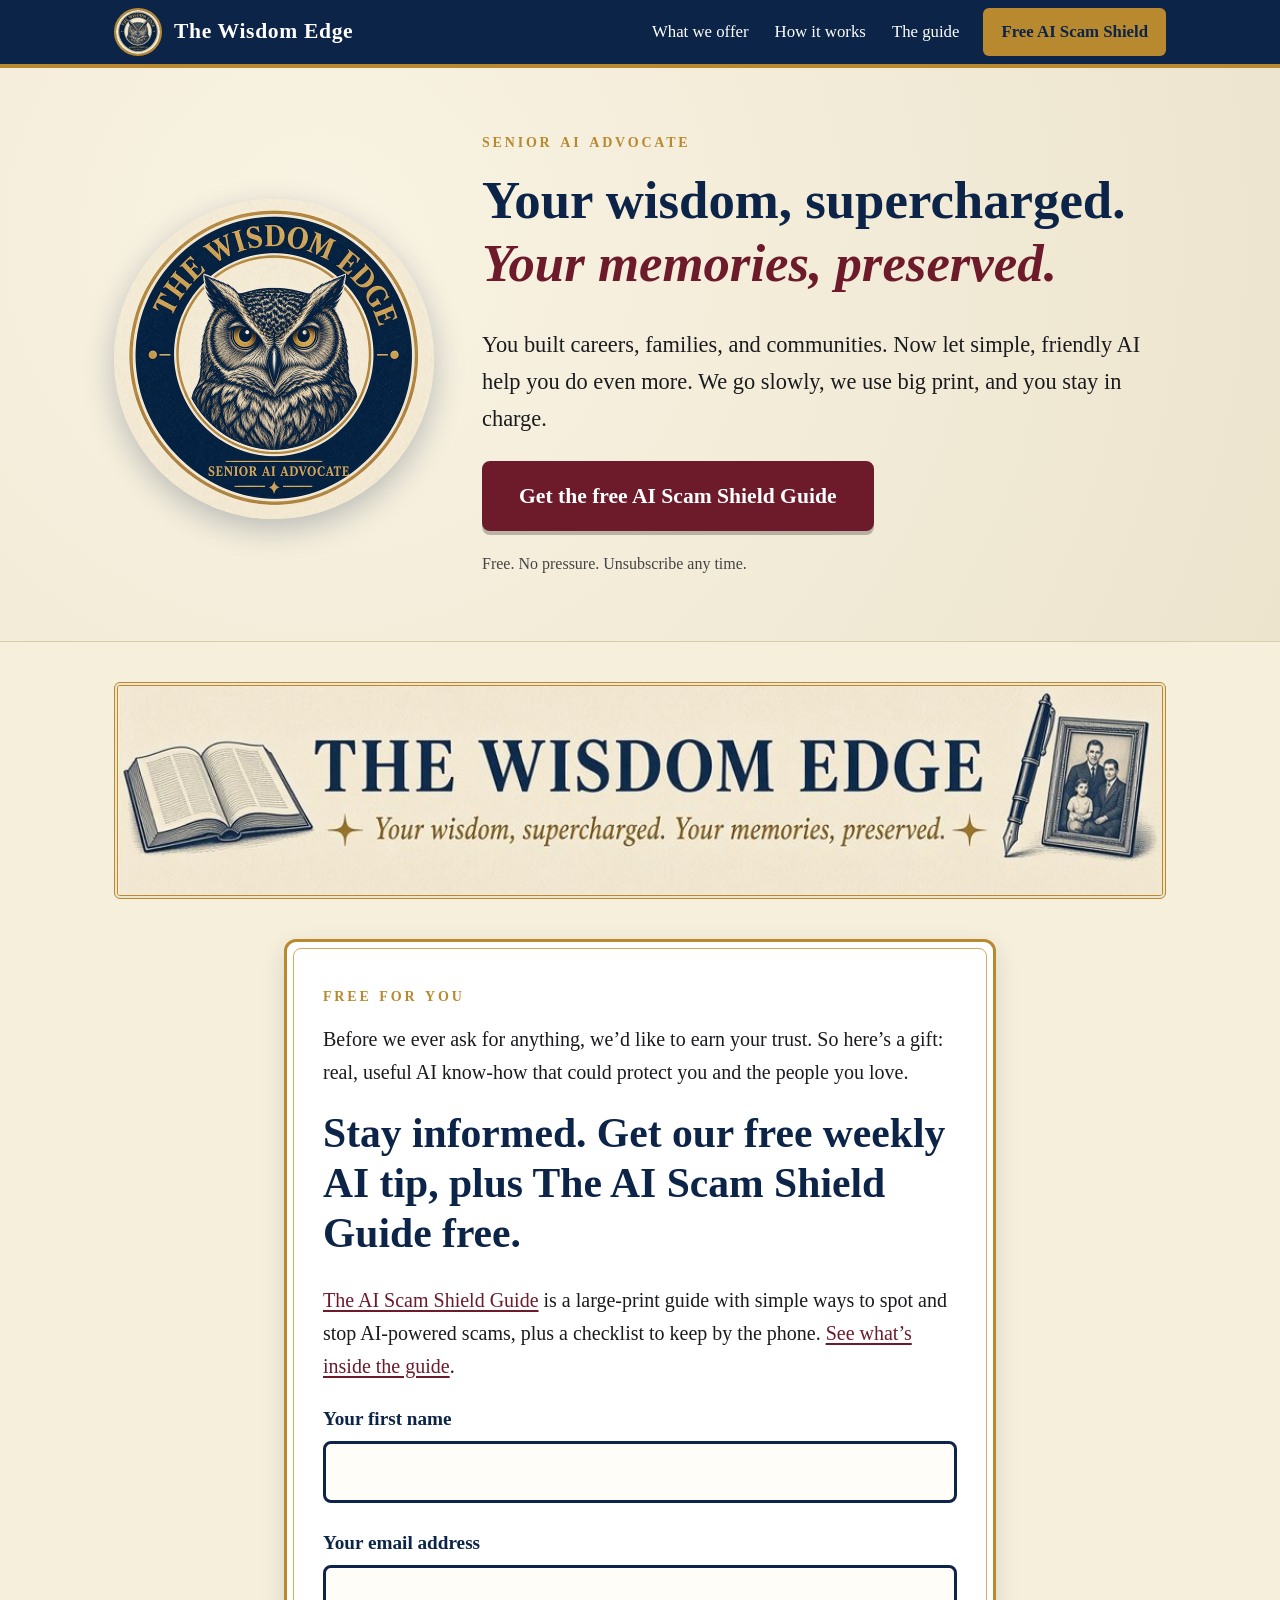
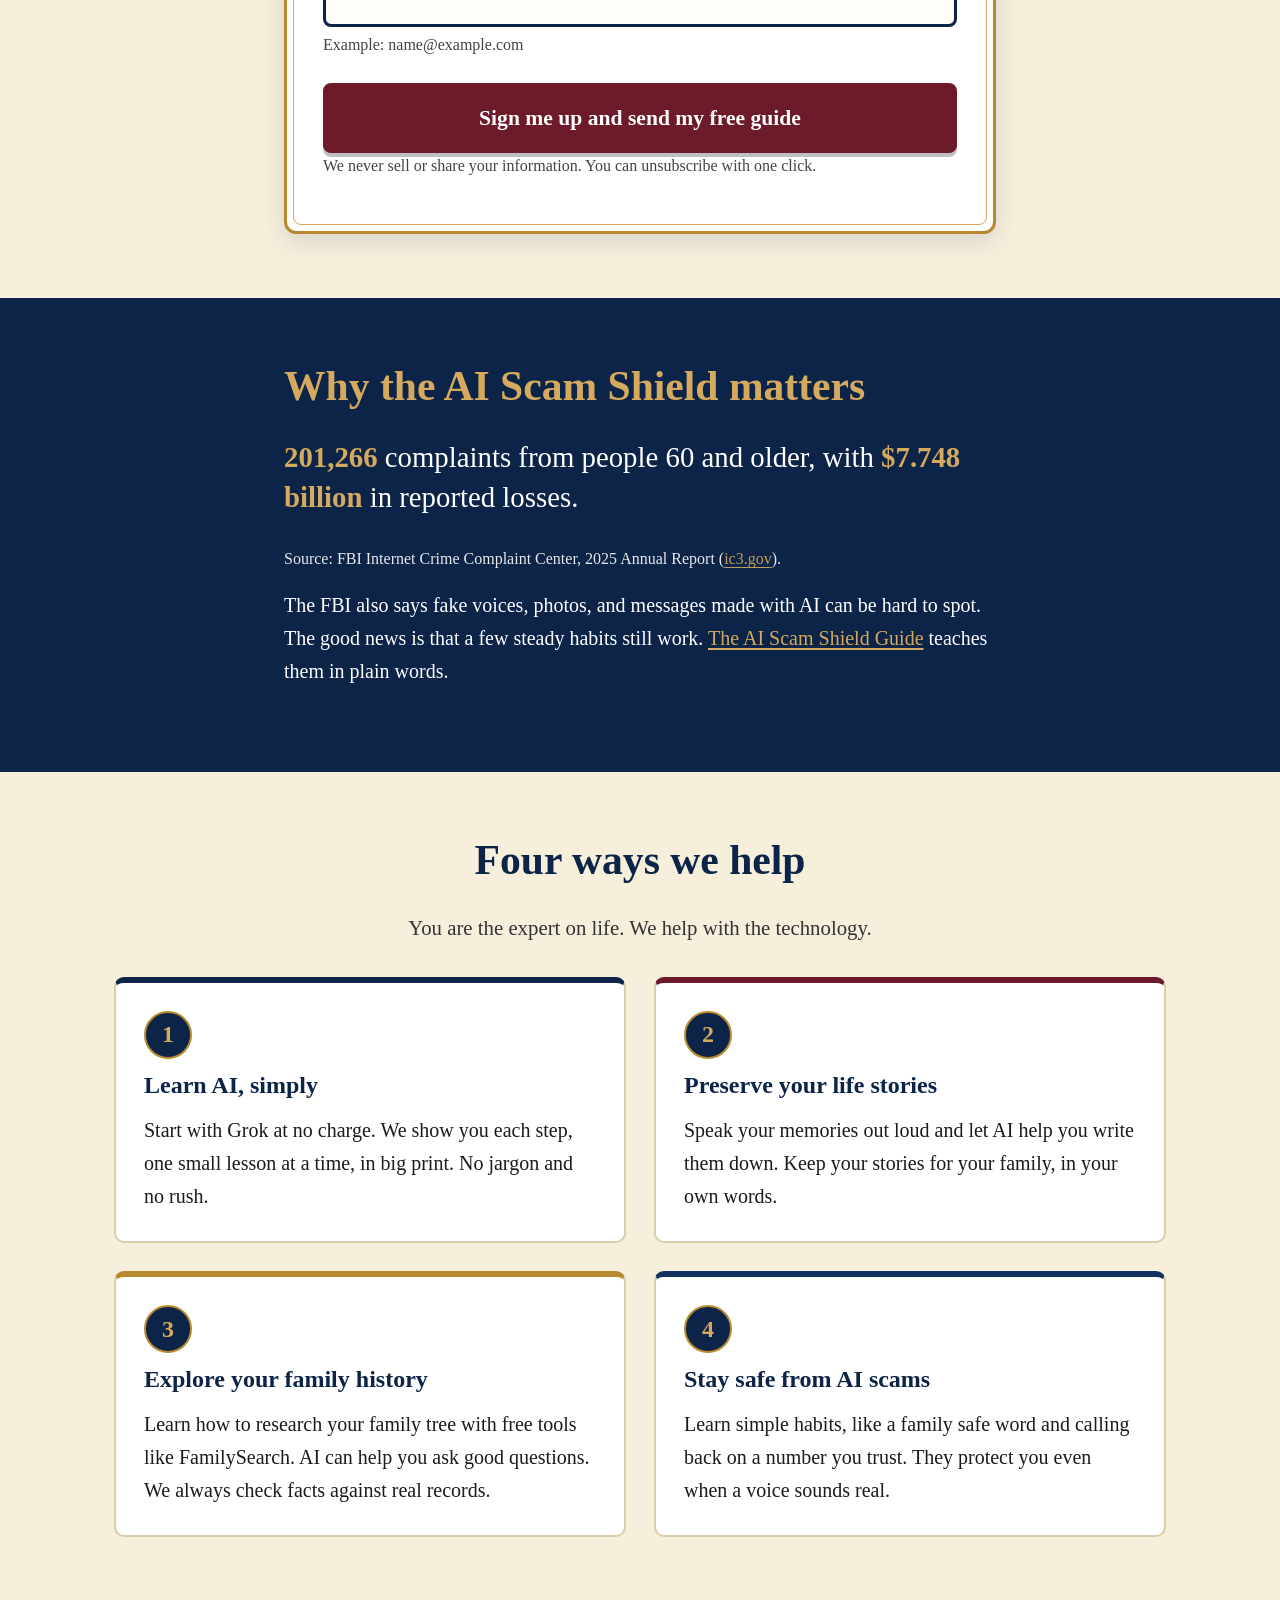
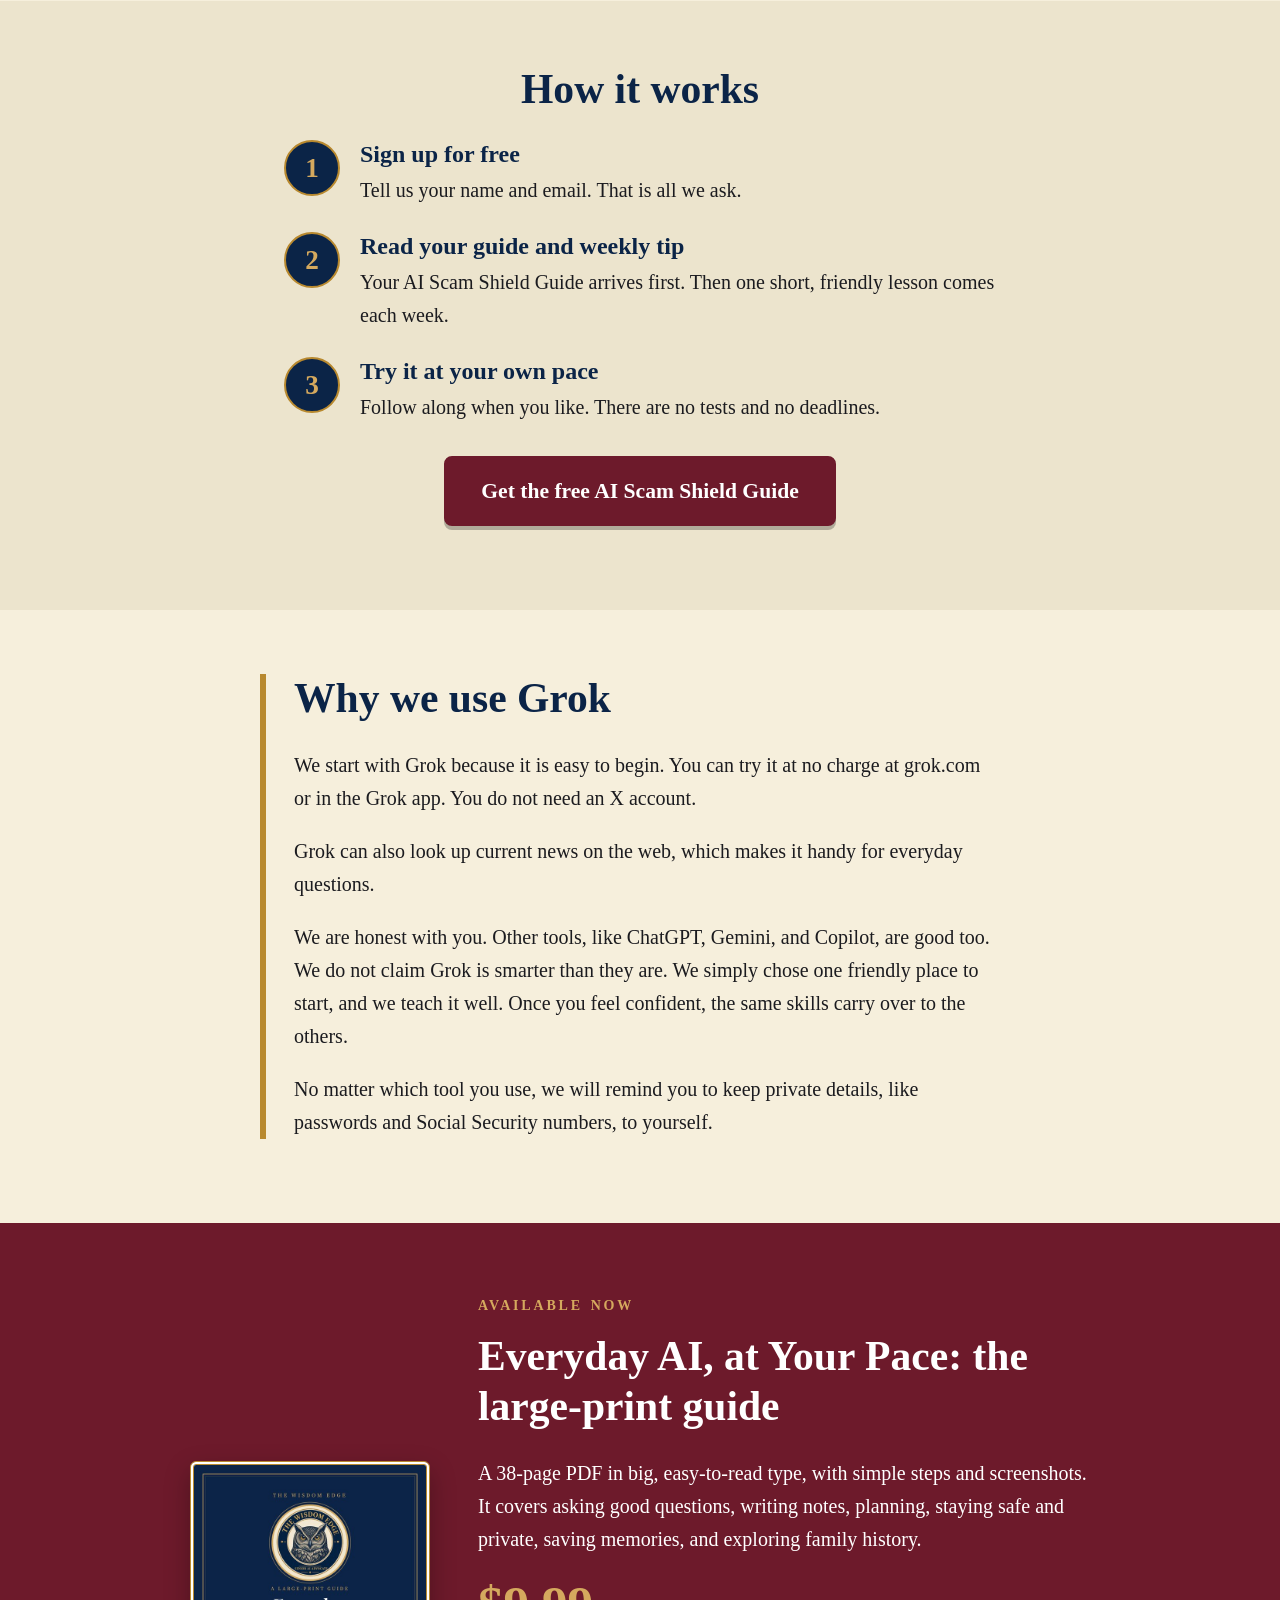
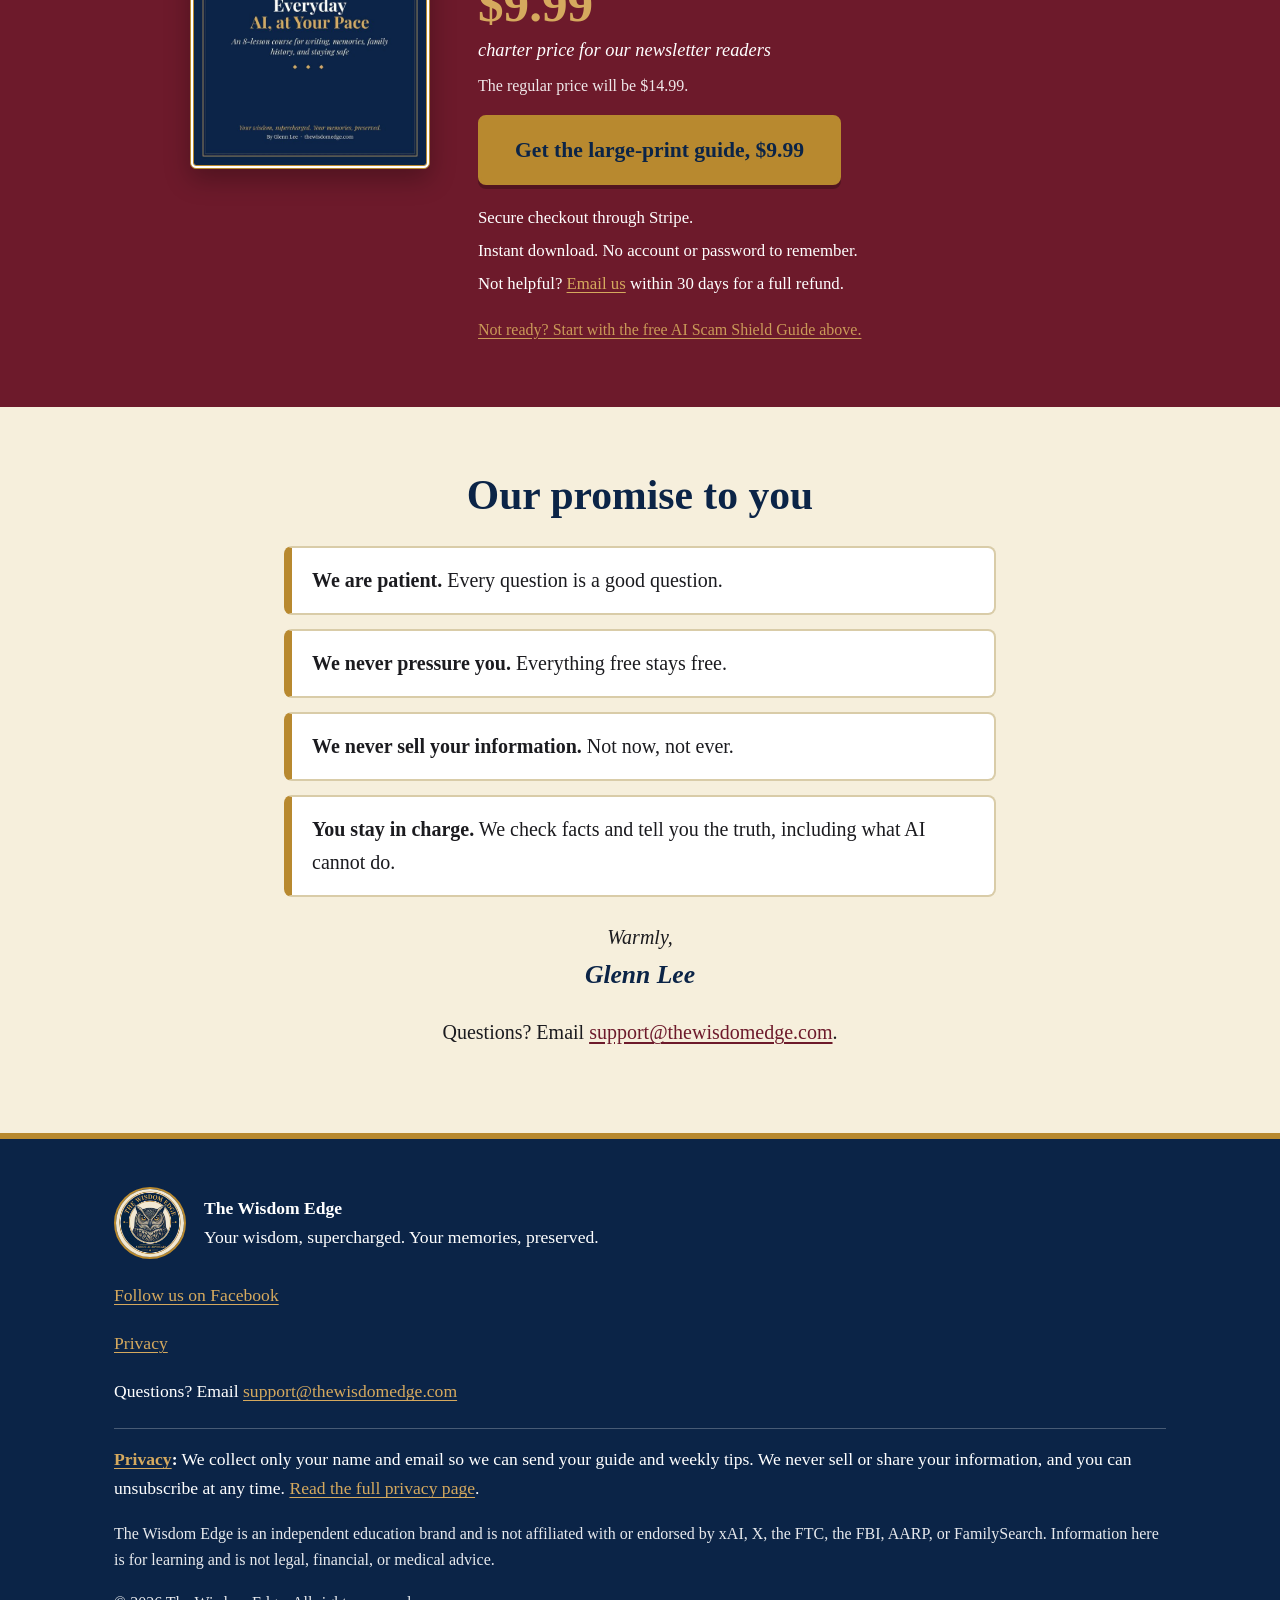
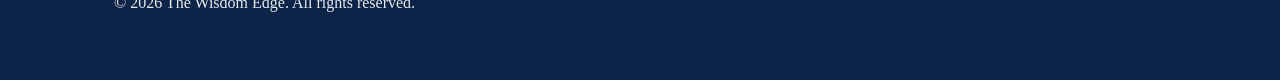
==== commit f3d79653: "Offer the large-print guide for sale on the home page Replace the Coming soon teaser with an Availab" ====
--- a/index.html
+++ b/index.html
@@ -165,15 +165,28 @@
   </div>
 </section>
 
-<!-- GUIDE TEASER -->
+<!-- GUIDE -->
 <section class="guide" id="guide" aria-labelledby="guide-h">
-  <div class="wrap narrow">
-    <p class="eyebrow gold">Coming soon</p>
-    <h2 id="guide-h">The large-print guide to getting started with AI</h2>
-    <p>A step-by-step PDF in big, easy-to-read type. It covers getting started with Grok and using AI safely, with short chapters on saving your memories and exploring your family history.</p>
-    <p class="price"><span class="price-now">$9.99</span> <span class="price-note">charter price for our newsletter readers</span></p>
-    <p class="small light">The regular price will be $12.99. Join the free list above and you will hear first.</p>
-    <p><a class="btn btn-gold" href="#signup">Join the list to hear first</a></p>
+  <div class="wrap">
+    <div class="guide-in">
+      <figure class="guide-cover">
+        <img src="img/course/everyday-ai-cover.jpg" width="600" height="776" loading="lazy" alt="Cover of Everyday AI, at Your Pace, a large-print guide by Glenn Lee">
+      </figure>
+      <div class="guide-text">
+        <p class="eyebrow gold">Available now</p>
+        <h2 id="guide-h">Everyday AI, at Your Pace: the large-print guide</h2>
+        <p>A 38-page PDF in big, easy-to-read type, with simple steps and screenshots. It covers asking good questions, writing notes, planning, staying safe and private, saving memories, and exploring family history.</p>
+        <p class="price"><span class="price-now">$9.99</span> <span class="price-note">charter price for our newsletter readers</span></p>
+        <p class="small light">The regular price will be $14.99.</p>
+        <p><a class="btn btn-gold" href="https://the-wisdom-edge.kit.com/products/everyday-ai-at-your-pace">Get the large-print guide, $9.99</a></p>
+        <ul class="guide-reassure">
+          <li>Secure checkout through Stripe.</li>
+          <li>Instant download. No account or password to remember.</li>
+          <li>Not helpful? <a href="mailto:support@thewisdomedge.com">Email us</a> within 30 days for a full refund.</li>
+        </ul>
+        <p class="small light guide-alt"><a href="#signup">Not ready? Start with the free AI Scam Shield Guide above.</a></p>
+      </div>
+    </div>
   </div>
 </section>
 
--- a/style.css
+++ b/style.css
@@ -97,11 +97,22 @@
 .grok{background:var(--cream)}
 .grok .narrow{border-left:6px solid var(--gold);padding-left:28px}
 
-.guide{background:var(--burg);color:#fff;text-align:center}
+.guide{background:var(--burg);color:#fff}
 .guide h2{color:#fff}
+.guide-in{display:grid;grid-template-columns:240px 1fr;gap:48px;align-items:center;max-width:900px;margin:0 auto}
+.guide-cover{margin:0;max-width:240px}
+.guide-cover img{width:100%;height:auto;border:4px double var(--gold);border-radius:6px;box-shadow:0 10px 26px rgba(0,0,0,.28);background:#fff}
+.guide-text .price{margin:1.1em 0 .35em}
 .price{margin:1.2em 0 .3em}
 .price-now{font-size:3.2rem;font-weight:bold;color:var(--gold-l);line-height:1}
-.price-note{display:block;font-size:1.15rem;font-style:italic}
+.price-note{display:block;font-size:1.15rem;font-style:italic;margin-top:.25em}
+.guide a{color:var(--gold-l)}
+.guide a:hover{color:#fff}
+.guide .btn-gold{color:var(--navy)}
+.guide .btn-gold:hover{color:var(--navy)}
+.guide-reassure{list-style:none;padding:0;margin:1.2em 0 0;font-size:1.05rem;line-height:1.5}
+.guide-reassure li{margin:0 0 .45em}
+.guide-alt{margin:1.3em 0 0}
 
 .promise{background:var(--cream)}
 .promise-list{list-style:none;padding:0;margin:0 0 1.5rem}
@@ -132,6 +143,8 @@
   .brand{font-size:1.15rem}
   .grok .narrow{padding-left:18px}
   section{padding:48px 0}
+  .guide-in{grid-template-columns:1fr;text-align:center;justify-items:center;gap:24px}
+  .guide-cover{margin:0 auto;max-width:200px}
 }
 @media (prefers-reduced-motion:reduce){html{scroll-behavior:auto}}
 .nav-cta{white-space:nowrap}
